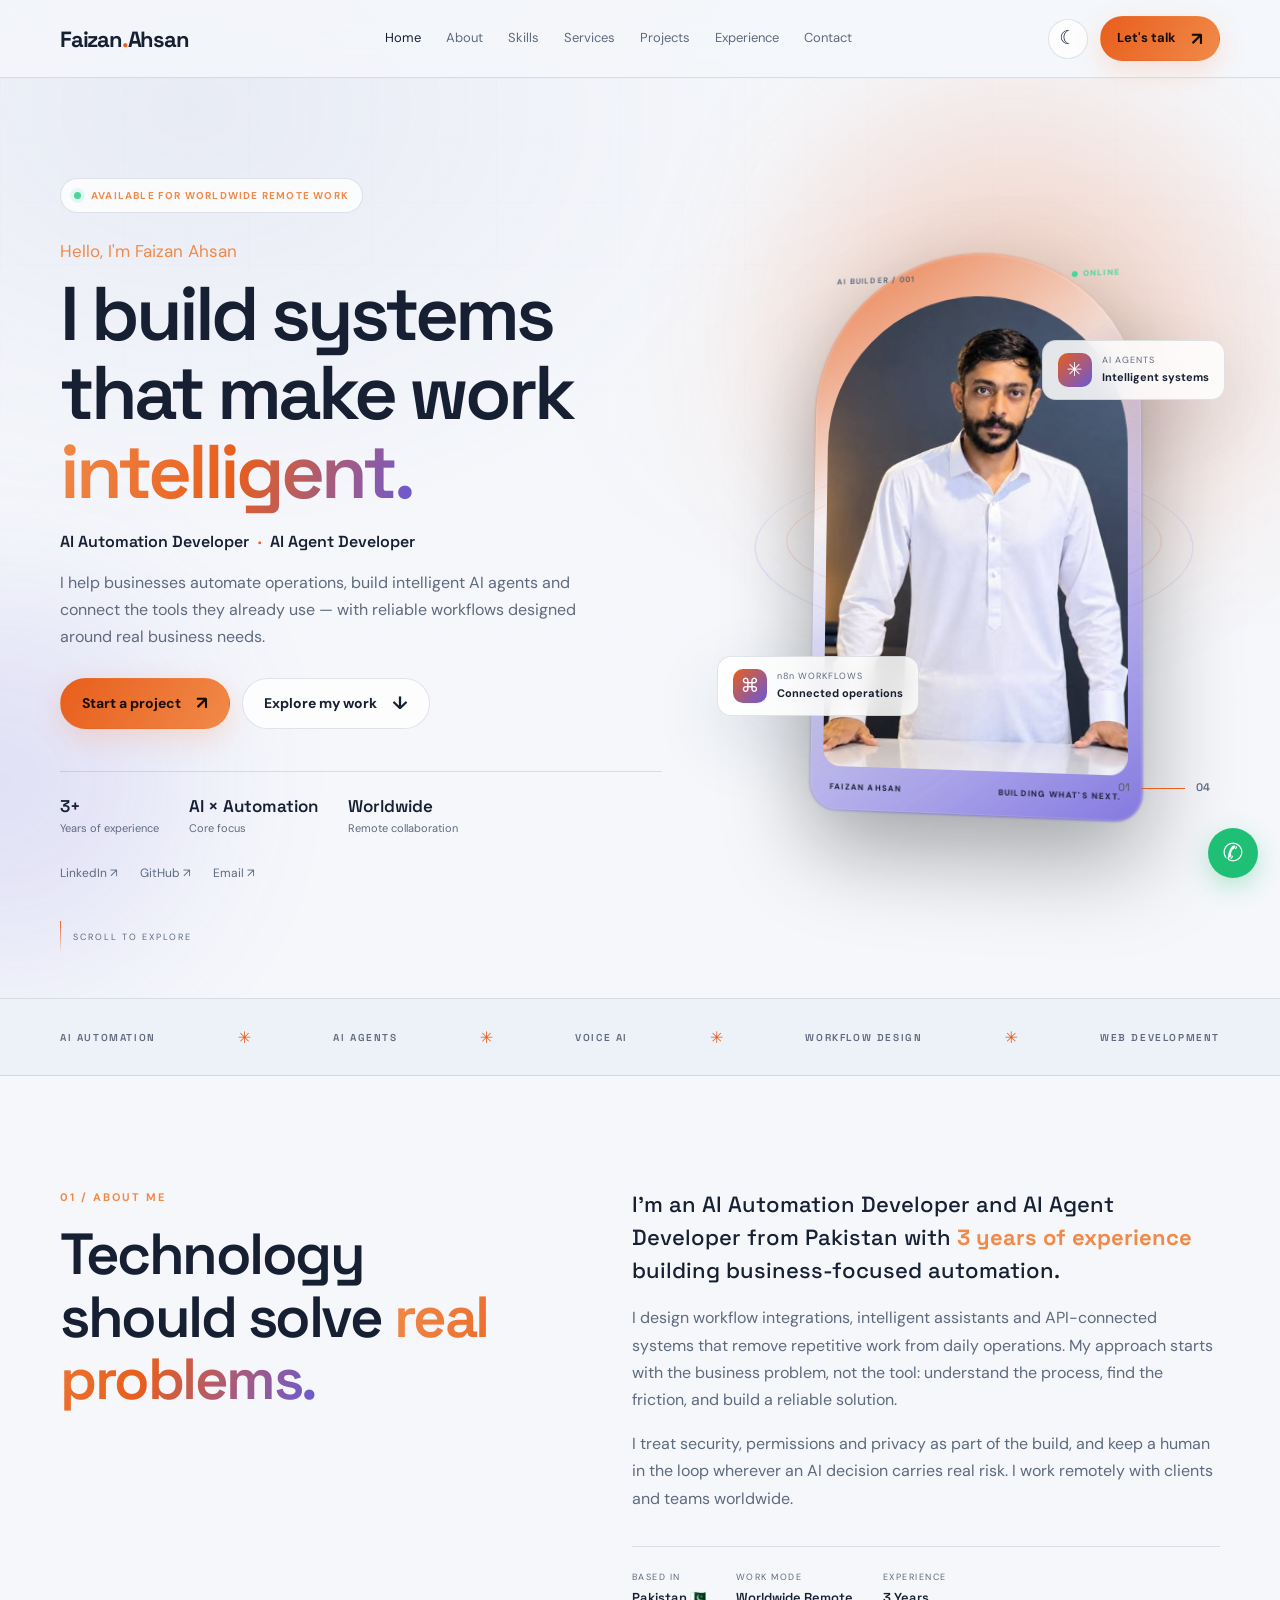
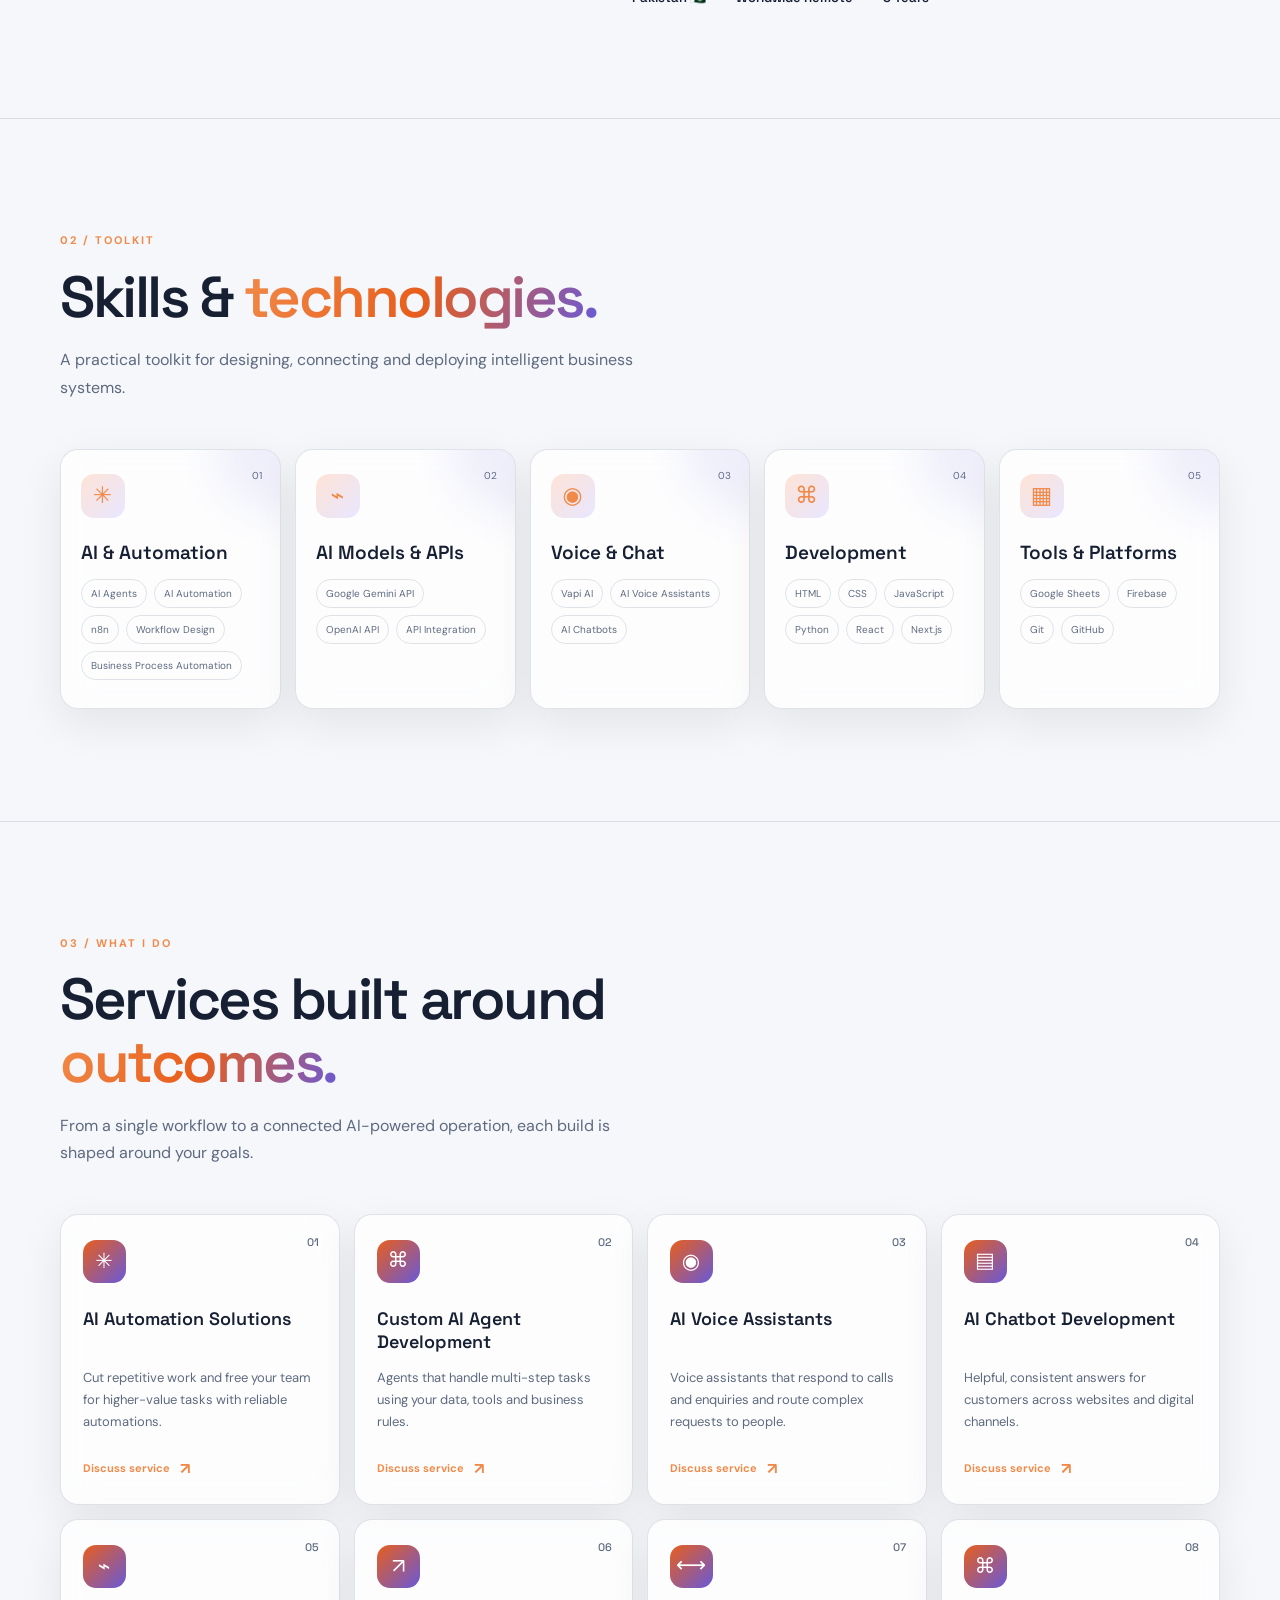
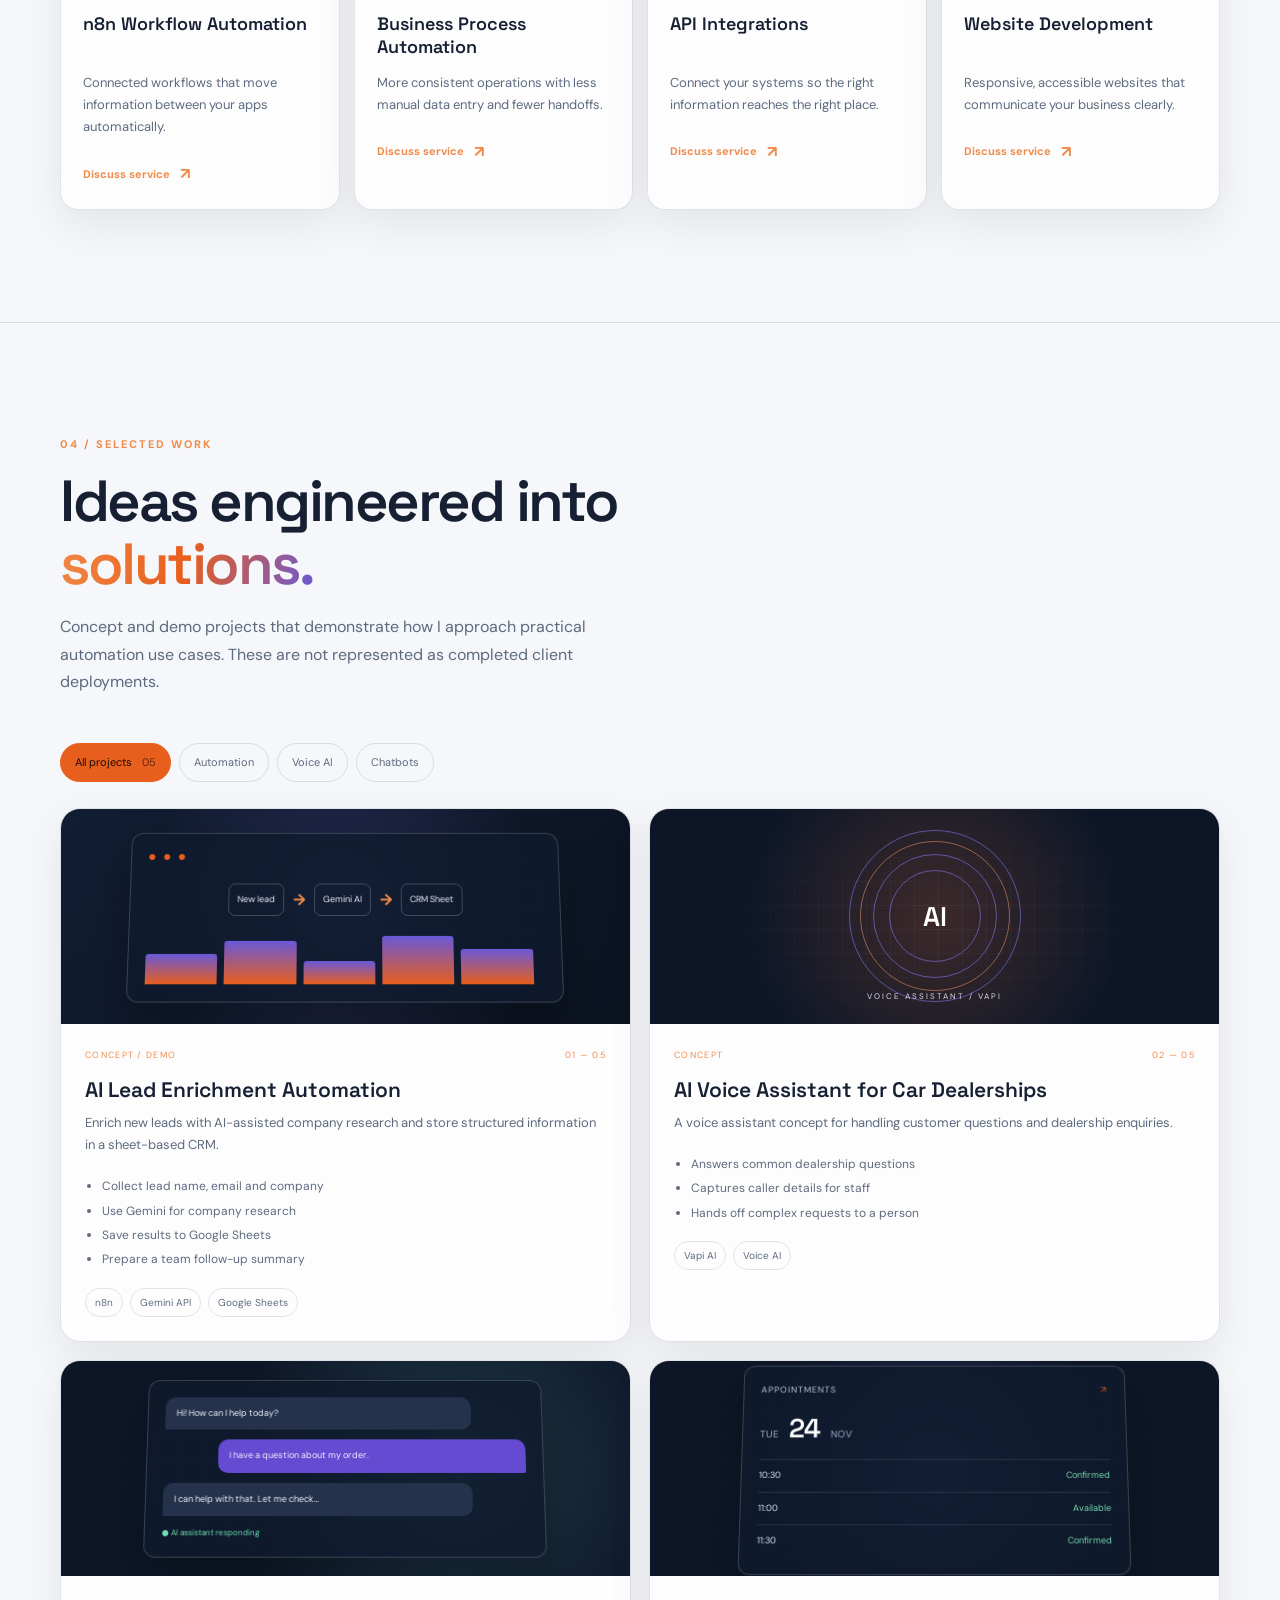
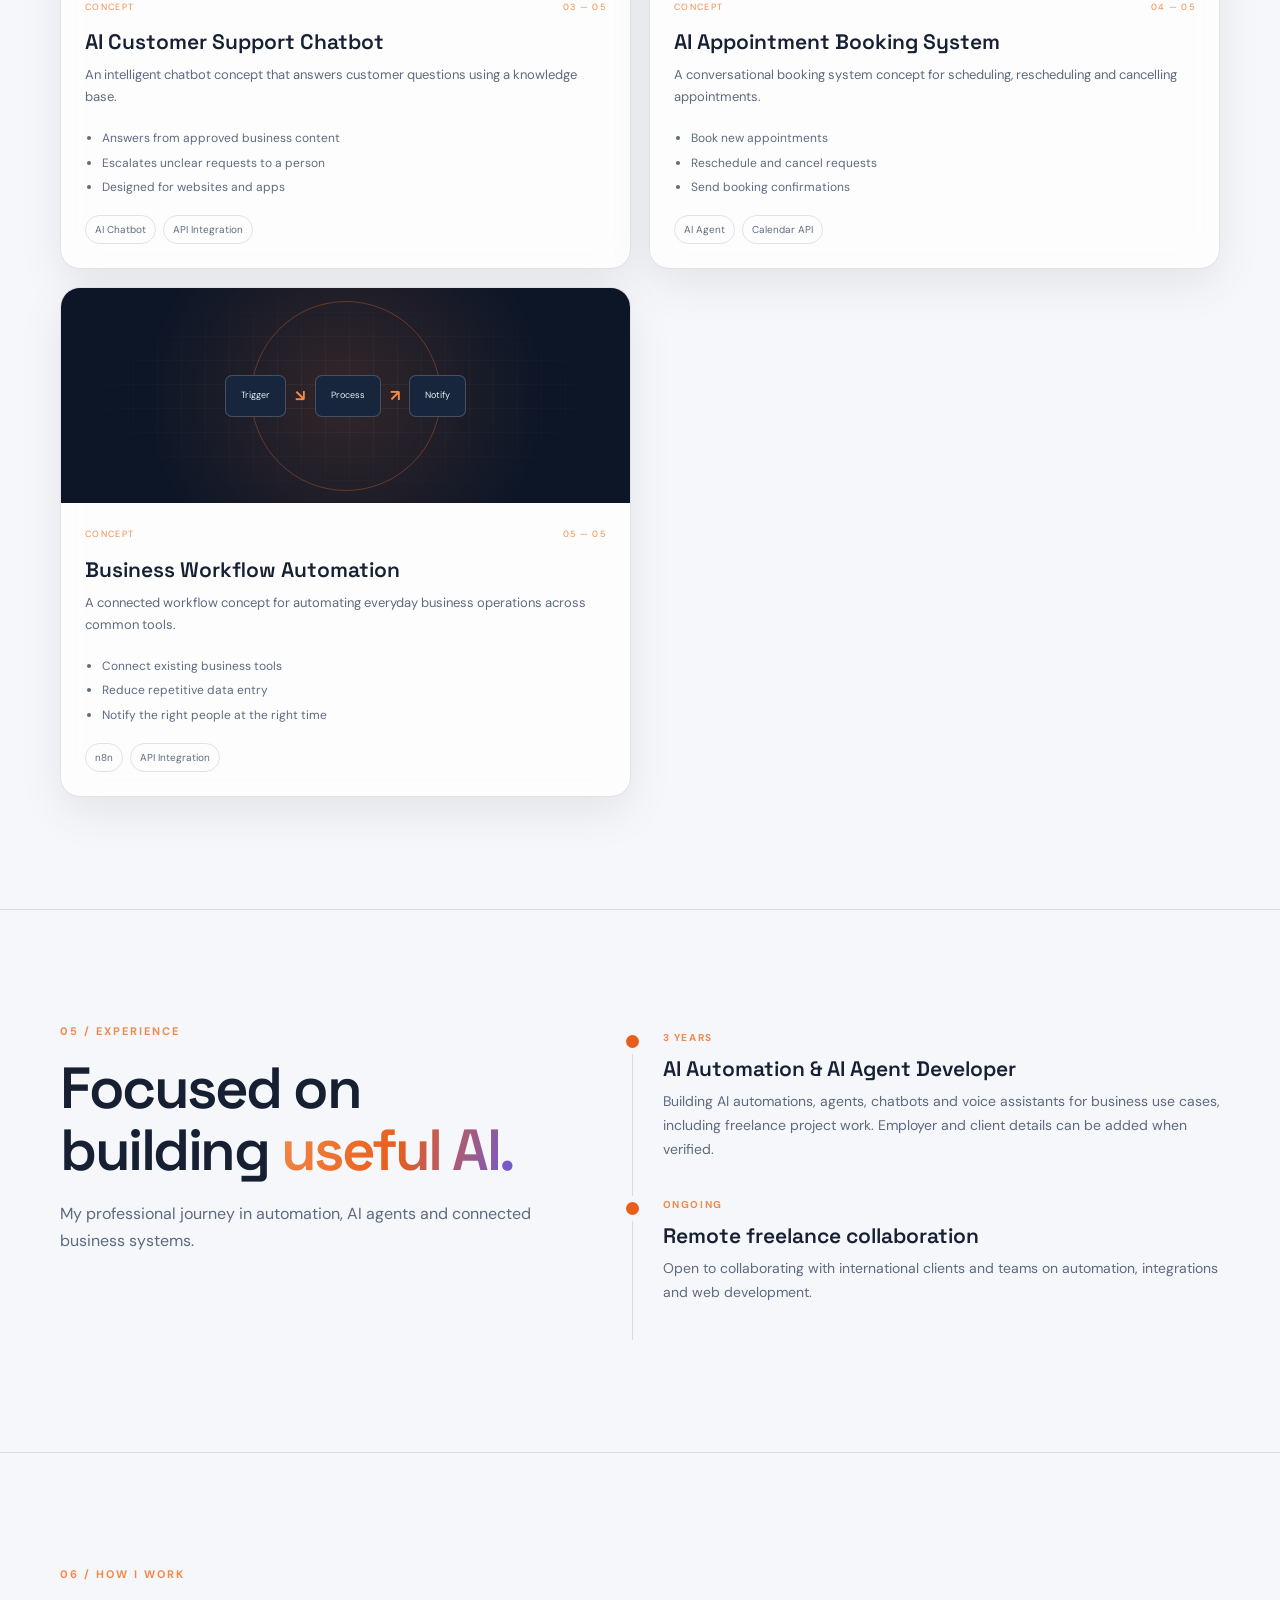
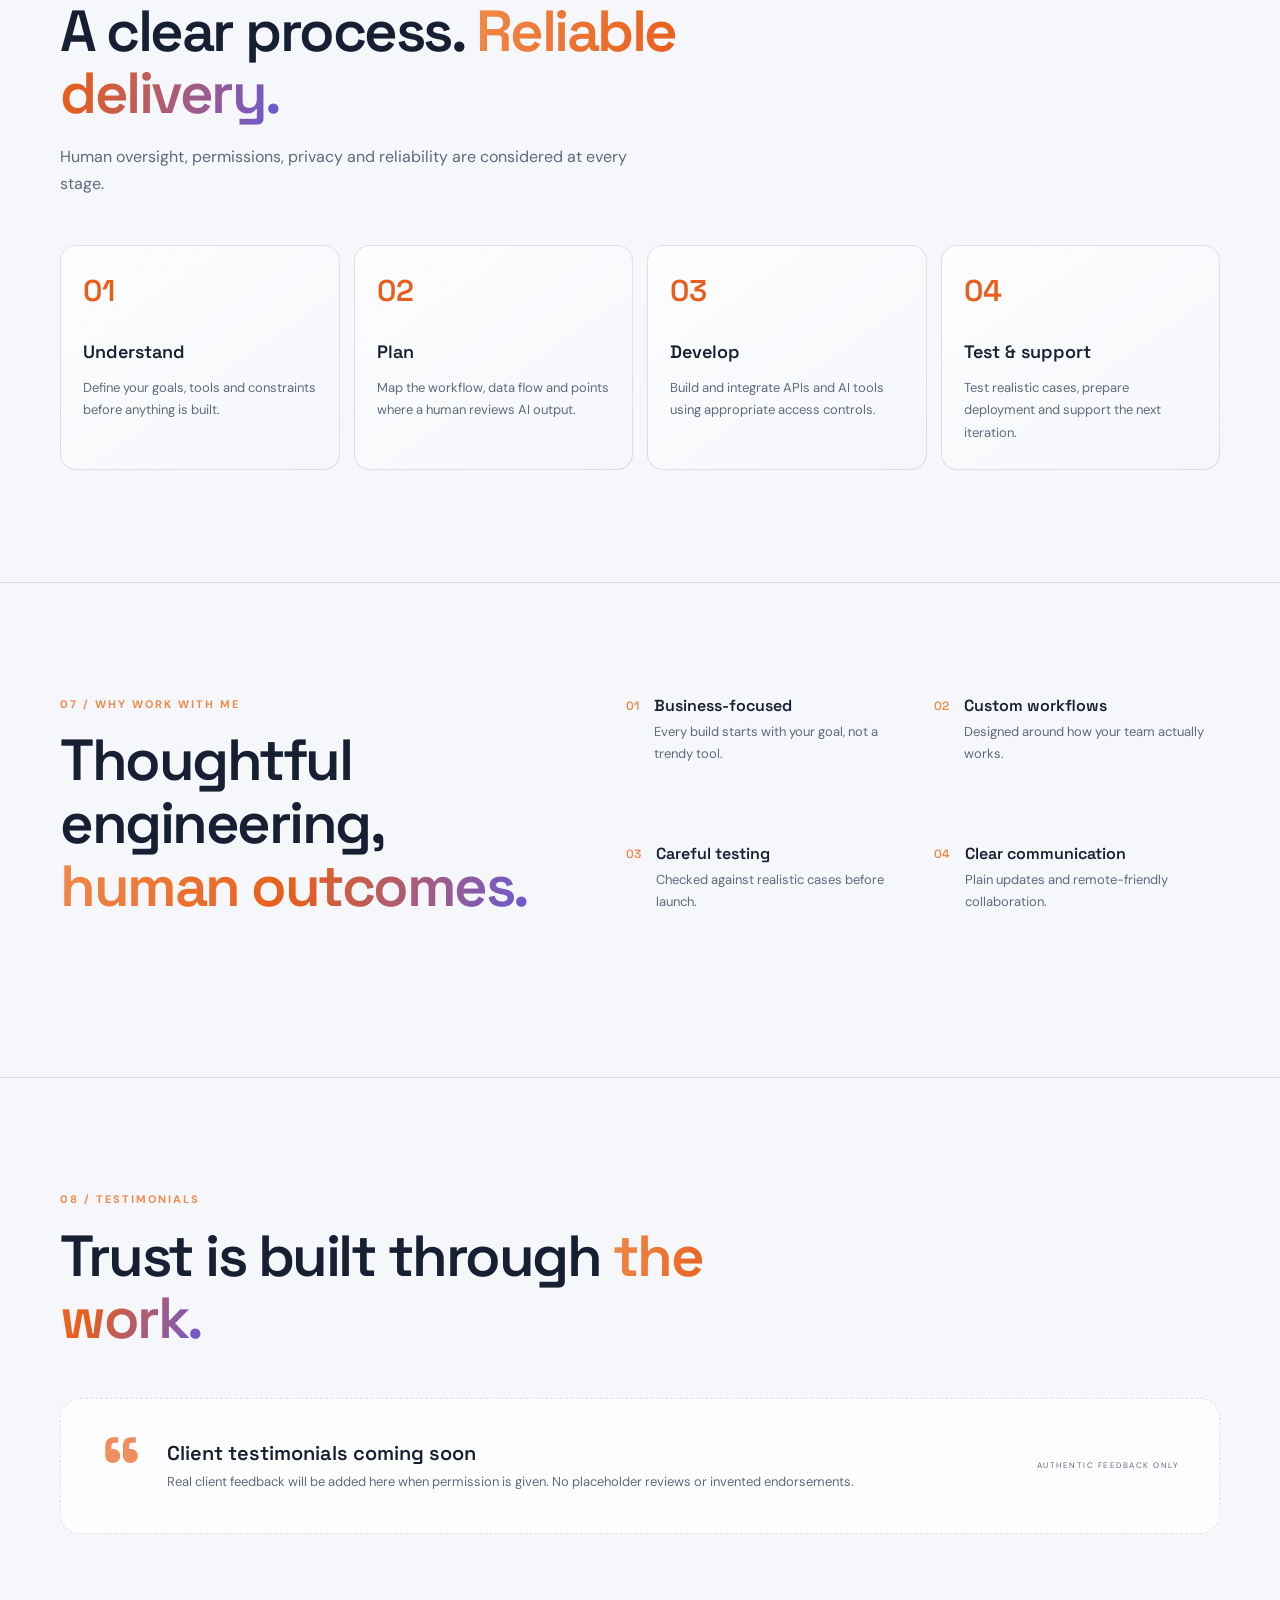
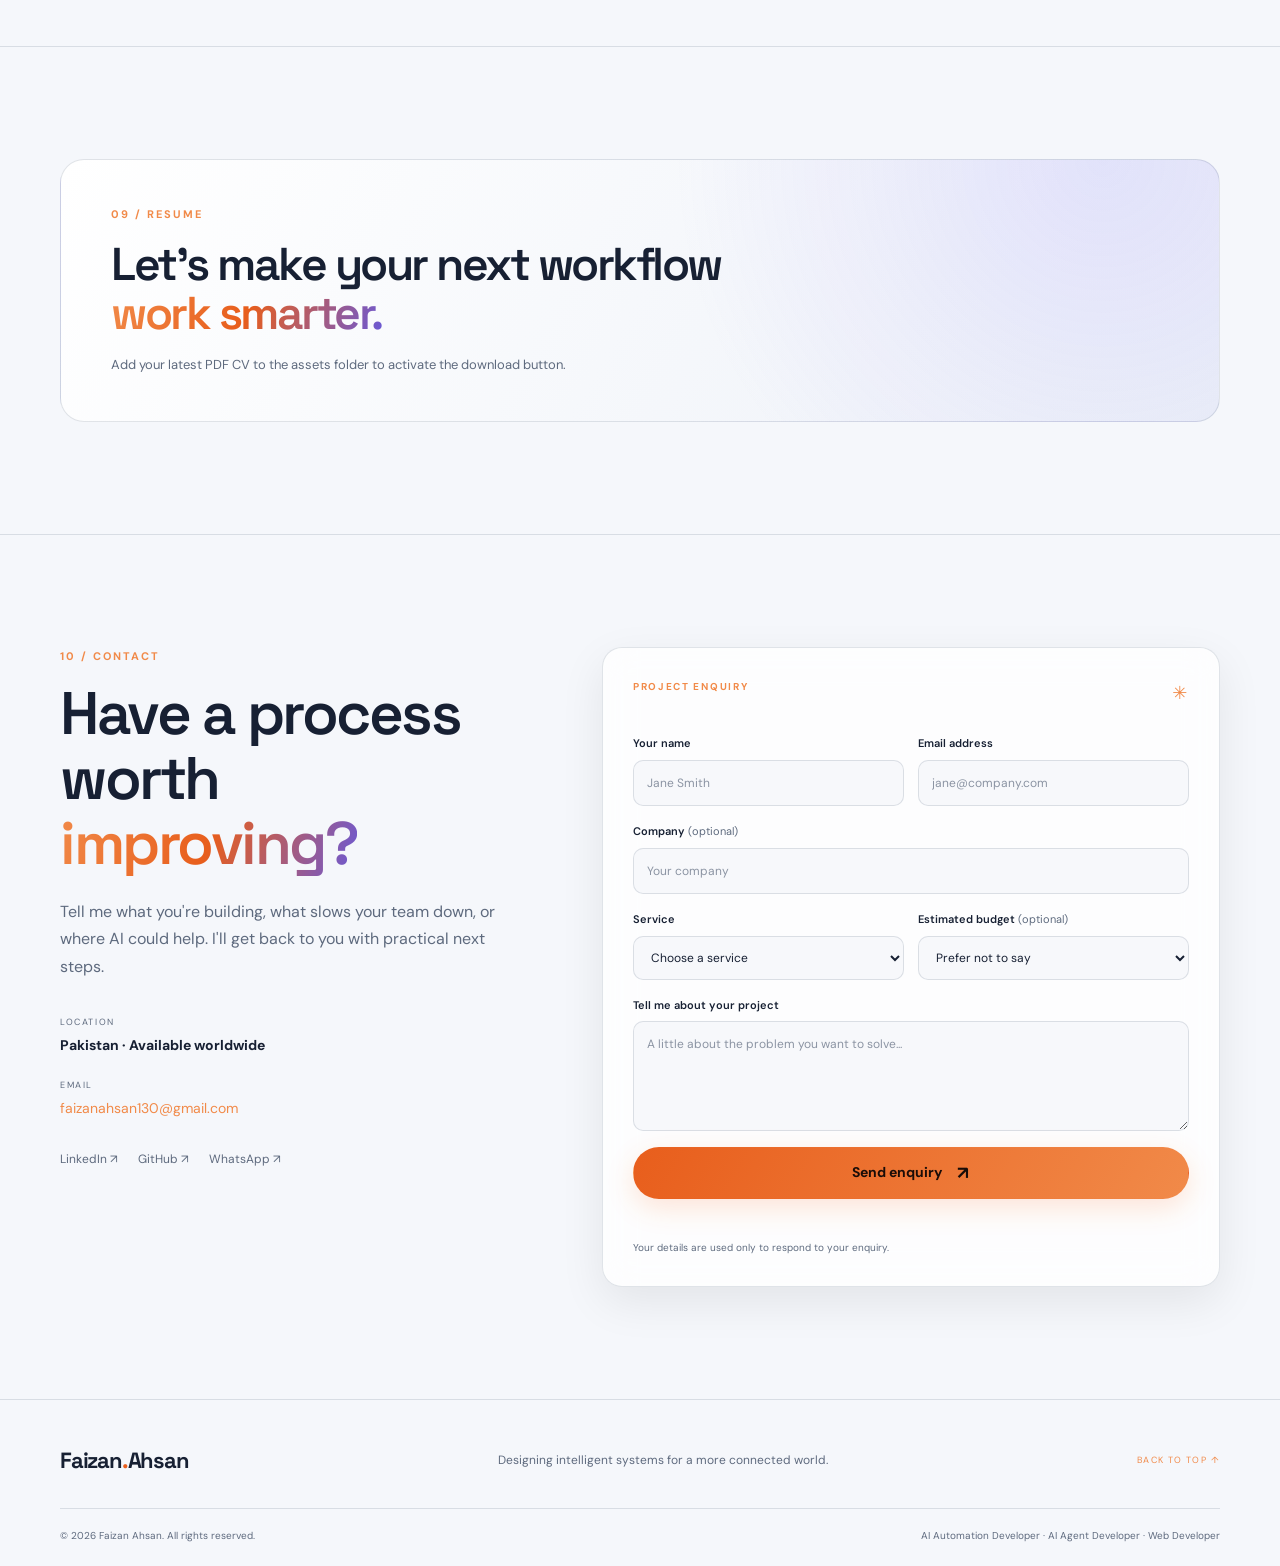
==== index.html @ 4e7ff5ef "Extract portfolio site files from zip" ====
<!DOCTYPE html>
<html lang="en">
<head>
  <meta charset="UTF-8">
  <meta name="viewport" content="width=device-width, initial-scale=1, viewport-fit=cover">
  <meta name="theme-color" content="#080d19">
  <meta name="description" content="Faizan Ahsan is an AI Automation Developer and AI Agent Developer with 3 years of experience building n8n workflows, AI agents, chatbots, Vapi voice assistants and API integrations for businesses worldwide.">
  <meta name="author" content="Faizan Ahsan">
  <meta name="robots" content="index, follow">
  <meta property="og:type" content="website">
  <meta property="og:title" content="Faizan Ahsan — AI Automation & AI Agent Developer">
  <meta property="og:description" content="Intelligent automation, AI agents, voice assistants and connected business systems.">
  <meta property="og:image" content="assets/faizan-portrait.jpg">
  <meta name="twitter:card" content="summary_large_image">
  <title>Faizan Ahsan — AI Automation & AI Agent Developer</title>
  <link rel="preconnect" href="https://fonts.googleapis.com">
  <link rel="preconnect" href="https://fonts.gstatic.com" crossorigin>
  <link href="https://fonts.googleapis.com/css2?family=DM+Sans:wght@400;500;600;700&family=Space+Grotesk:wght@400;500;600;700&display=swap" rel="stylesheet">
  <link rel="stylesheet" href="styles.css">
  <script type="application/ld+json">
  {
    "@context":"https://schema.org",
    "@type":"Person",
    "name":"Faizan Ahsan",
    "jobTitle":"AI Automation Developer & AI Agent Developer",
    "description":"AI automation and AI agent developer working remotely worldwide.",
    "address":{"@type":"PostalAddress","addressCountry":"PK"},
    "knowsAbout":["AI Automation","AI Agents","n8n","Vapi AI","AI Chatbots","API Integrations","Web Development"]
  }
  </script>
</head>
<body>
  <a class="skip-link" href="#main">Skip to content</a>
  <div class="site-loader" id="loader" aria-hidden="true">
    <div class="loader-mark">FA<span>.</span></div><div class="loader-line"><i></i></div>
  </div>

  <header class="site-header" id="top">
    <div class="container nav-wrap">
      <a class="brand" href="#home" aria-label="Faizan Ahsan home">Faizan<span>.</span>Ahsan</a>
      <button class="menu-toggle icon-button" id="menuToggle" aria-label="Open navigation menu" aria-expanded="false" aria-controls="primaryNav">
        <span></span><span></span>
      </button>
      <nav class="primary-nav" id="primaryNav" aria-label="Primary navigation">
        <a href="#home">Home</a><a href="#about">About</a><a href="#skills">Skills</a><a href="#services">Services</a><a href="#projects">Projects</a><a href="#experience">Experience</a><a href="#contact">Contact</a>
      </nav>
      <div class="nav-actions">
        <button class="icon-button theme-toggle" id="themeToggle" aria-label="Switch to light theme" title="Toggle theme">☼</button>
        <a class="button button-small button-primary nav-cta" href="#contact">Let's talk <span>↗</span></a>
      </div>
    </div>
  </header>

  <main id="main">
    <section class="hero section-shell" id="home">
      <div class="hero-grid-bg" aria-hidden="true"></div>
      <div class="hero-glow glow-one" aria-hidden="true"></div><div class="hero-glow glow-two" aria-hidden="true"></div>
      <canvas id="hero-canvas" aria-hidden="true"></canvas>
      <div class="container hero-layout">
        <div class="hero-copy reveal">
          <div class="eyebrow"><span class="status-dot"></span> AVAILABLE FOR WORLDWIDE REMOTE WORK</div>
          <p class="hero-greeting">Hello, I'm Faizan Ahsan</p>
          <h1>I build systems that make work <span class="gradient-text">intelligent.</span></h1>
          <p class="hero-role">AI Automation Developer <span>·</span> AI Agent Developer</p>
          <p class="hero-description">I help businesses automate operations, build intelligent AI agents and connect the tools they already use — with reliable workflows designed around real business needs.</p>
          <div class="hero-actions">
            <a class="button button-primary" href="#contact">Start a project <span>↗</span></a>
            <a class="button button-ghost" href="#projects">Explore my work <span>↓</span></a>
          </div>
          <div class="hero-meta">
            <div><strong>3+</strong><span>Years of experience</span></div>
            <div><strong>AI × Automation</strong><span>Core focus</span></div>
            <div><strong>Worldwide</strong><span>Remote collaboration</span></div>
          </div>
          <div class="social-row">
            <a data-social="linkedin" href="#" target="_blank" rel="noopener">LinkedIn ↗</a>
            <a data-social="github" href="#" target="_blank" rel="noopener">GitHub ↗</a>
            <a data-social="email" href="#">Email ↗</a>
          </div>
        </div>
        <div class="hero-visual reveal" data-tilt>
          <div class="visual-orbit orbit-a"></div><div class="visual-orbit orbit-b"></div>
          <div class="portrait-frame">
            <div class="portrait-topline"><span>AI BUILDER / 001</span><span class="live-indicator">● ONLINE</span></div>
            <img src="assets/faizan-portrait.jpg" alt="Portrait of Faizan Ahsan" width="380" height="475" fetchpriority="high">
            <div class="portrait-caption"><span>FAIZAN AHSAN</span><span>BUILDING WHAT'S NEXT.</span></div>
          </div>
          <div class="float-chip chip-ai"><span class="chip-icon">✳</span><span>AI AGENTS<br><b>Intelligent systems</b></span></div>
          <div class="float-chip chip-flow"><span class="chip-icon">⌘</span><span>n8n WORKFLOWS<br><b>Connected operations</b></span></div>
          <div class="visual-index">01 <i></i> 04</div>
        </div>
      </div>
      <div class="container scroll-cue"><span></span> SCROLL TO EXPLORE</div>
    </section>

    <section class="intro-strip" aria-label="Specialties"><div class="container intro-inner"><span>AI AUTOMATION</span><i>✳</i><span>AI AGENTS</span><i>✳</i><span>VOICE AI</span><i>✳</i><span>WORKFLOW DESIGN</span><i>✳</i><span>WEB DEVELOPMENT</span></div></section>

    <section class="section section-about" id="about">
      <div class="container about-layout">
        <div class="section-heading reveal"><p class="section-kicker">01 / ABOUT ME</p><h2>Technology should solve <span class="gradient-text">real problems.</span></h2></div>
        <div class="about-content reveal">
          <p class="lead-copy">I'm an AI Automation Developer and AI Agent Developer from Pakistan with <strong>3 years of experience</strong> building business-focused automation.</p>
          <p>I design workflow integrations, intelligent assistants and API-connected systems that remove repetitive work from daily operations. My approach starts with the business problem, not the tool: understand the process, find the friction, and build a reliable solution.</p>
          <p>I treat security, permissions and privacy as part of the build, and keep a human in the loop wherever an AI decision carries real risk. I work remotely with clients and teams worldwide.</p>
          <div class="about-facts"><div><span>BASED IN</span><strong>Pakistan 🇵🇰</strong></div><div><span>WORK MODE</span><strong>Worldwide Remote</strong></div><div><span>EXPERIENCE</span><strong>3 Years</strong></div></div>
        </div>
      </div>
    </section>

    <section class="section section-skills" id="skills">
      <div class="container">
        <div class="section-heading reveal"><p class="section-kicker">02 / TOOLKIT</p><h2>Skills & <span class="gradient-text">technologies.</span></h2><p class="section-intro">A practical toolkit for designing, connecting and deploying intelligent business systems.</p></div>
        <div class="skill-grid">
          <article class="glass-card skill-card reveal" data-tilt><div class="card-number">01</div><div class="skill-symbol">✳</div><h3>AI & Automation</h3><div class="tag-list"><span>AI Agents</span><span>AI Automation</span><span>n8n</span><span>Workflow Design</span><span>Business Process Automation</span></div></article>
          <article class="glass-card skill-card reveal" data-tilt><div class="card-number">02</div><div class="skill-symbol">⌁</div><h3>AI Models & APIs</h3><div class="tag-list"><span>Google Gemini API</span><span>OpenAI API</span><span>API Integration</span></div></article>
          <article class="glass-card skill-card reveal" data-tilt><div class="card-number">03</div><div class="skill-symbol">◉</div><h3>Voice & Chat</h3><div class="tag-list"><span>Vapi AI</span><span>AI Voice Assistants</span><span>AI Chatbots</span></div></article>
          <article class="glass-card skill-card reveal" data-tilt><div class="card-number">04</div><div class="skill-symbol">⌘</div><h3>Development</h3><div class="tag-list"><span>HTML</span><span>CSS</span><span>JavaScript</span><span>Python</span><span>React</span><span>Next.js</span></div></article>
          <article class="glass-card skill-card reveal" data-tilt><div class="card-number">05</div><div class="skill-symbol">▦</div><h3>Tools & Platforms</h3><div class="tag-list"><span>Google Sheets</span><span>Firebase</span><span>Git</span><span>GitHub</span></div></article>
        </div>
      </div>
    </section>

    <section class="section" id="services">
      <div class="container">
        <div class="section-heading reveal"><p class="section-kicker">03 / WHAT I DO</p><h2>Services built around <span class="gradient-text">outcomes.</span></h2><p class="section-intro">From a single workflow to a connected AI-powered operation, each build is shaped around your goals.</p></div>
        <div class="service-grid">
          <article class="glass-card service-card reveal" data-tilt><span class="service-icon">✳</span><span class="service-no">01</span><h3>AI Automation Solutions</h3><p>Cut repetitive work and free your team for higher-value tasks with reliable automations.</p><a href="#contact" data-service="AI Automation Solutions">Discuss service <span>↗</span></a></article>
          <article class="glass-card service-card reveal" data-tilt><span class="service-icon">⌘</span><span class="service-no">02</span><h3>Custom AI Agent Development</h3><p>Agents that handle multi-step tasks using your data, tools and business rules.</p><a href="#contact" data-service="Custom AI Agent Development">Discuss service <span>↗</span></a></article>
          <article class="glass-card service-card reveal" data-tilt><span class="service-icon">◉</span><span class="service-no">03</span><h3>AI Voice Assistants</h3><p>Voice assistants that respond to calls and enquiries and route complex requests to people.</p><a href="#contact" data-service="AI Voice Assistant Development">Discuss service <span>↗</span></a></article>
          <article class="glass-card service-card reveal" data-tilt><span class="service-icon">▤</span><span class="service-no">04</span><h3>AI Chatbot Development</h3><p>Helpful, consistent answers for customers across websites and digital channels.</p><a href="#contact" data-service="AI Chatbot Development">Discuss service <span>↗</span></a></article>
          <article class="glass-card service-card reveal" data-tilt><span class="service-icon">⌁</span><span class="service-no">05</span><h3>n8n Workflow Automation</h3><p>Connected workflows that move information between your apps automatically.</p><a href="#contact" data-service="n8n Workflow Automation">Discuss service <span>↗</span></a></article>
          <article class="glass-card service-card reveal" data-tilt><span class="service-icon">↗</span><span class="service-no">06</span><h3>Business Process Automation</h3><p>More consistent operations with less manual data entry and fewer handoffs.</p><a href="#contact" data-service="Business Process Automation">Discuss service <span>↗</span></a></article>
          <article class="glass-card service-card reveal" data-tilt><span class="service-icon">⟷</span><span class="service-no">07</span><h3>API Integrations</h3><p>Connect your systems so the right information reaches the right place.</p><a href="#contact" data-service="API Integration">Discuss service <span>↗</span></a></article>
          <article class="glass-card service-card reveal" data-tilt><span class="service-icon">⌘</span><span class="service-no">08</span><h3>Website Development</h3><p>Responsive, accessible websites that communicate your business clearly.</p><a href="#contact" data-service="Website Development">Discuss service <span>↗</span></a></article>
        </div>
      </div>
    </section>

    <section class="section projects-section" id="projects">
      <div class="container">
        <div class="section-heading reveal"><p class="section-kicker">04 / SELECTED WORK</p><h2>Ideas engineered into <span class="gradient-text">solutions.</span></h2><p class="section-intro">Concept and demo projects that demonstrate how I approach practical automation use cases. These are not represented as completed client deployments.</p></div>
        <div class="project-filters reveal" role="group" aria-label="Filter projects">
          <button class="filter-button active" type="button" data-filter="all" aria-pressed="true">All projects <span>05</span></button>
          <button class="filter-button" type="button" data-filter="automation" aria-pressed="false">Automation</button>
          <button class="filter-button" type="button" data-filter="voice" aria-pressed="false">Voice AI</button>
          <button class="filter-button" type="button" data-filter="chatbot" aria-pressed="false">Chatbots</button>
        </div>
        <div class="project-grid" id="projectGrid">
          <article class="project-card glass-card reveal" data-category="automation" data-tilt><div class="project-visual visual-leads"><div class="visual-window"><div class="window-dots">● ● ●</div><div class="node-flow"><span>New lead</span><b>→</b><span>Gemini AI</span><b>→</b><span>CRM Sheet</span></div><div class="mini-bars"><i></i><i></i><i></i><i></i><i></i></div></div></div><div class="project-body"><div class="project-meta"><span>CONCEPT / DEMO</span><span>01 — 05</span></div><h3>AI Lead Enrichment Automation</h3><p>Enrich new leads with AI-assisted company research and store structured information in a sheet-based CRM.</p><ul><li>Collect lead name, email and company</li><li>Use Gemini for company research</li><li>Save results to Google Sheets</li><li>Prepare a team follow-up summary</li></ul><div class="tag-list"><span>n8n</span><span>Gemini API</span><span>Google Sheets</span></div></div></article>
          <article class="project-card glass-card reveal" data-category="voice" data-tilt><div class="project-visual visual-voice"><div class="voice-rings"><i></i><i></i><i></i><b>AI</b></div><div class="voice-label">VOICE ASSISTANT / VAPI</div></div><div class="project-body"><div class="project-meta"><span>CONCEPT</span><span>02 — 05</span></div><h3>AI Voice Assistant for Car Dealerships</h3><p>A voice assistant concept for handling customer questions and dealership enquiries.</p><ul><li>Answers common dealership questions</li><li>Captures caller details for staff</li><li>Hands off complex requests to a person</li></ul><div class="tag-list"><span>Vapi AI</span><span>Voice AI</span></div></div></article>
          <article class="project-card glass-card reveal" data-category="chatbot" data-tilt><div class="project-visual visual-chat"><div class="chat-demo"><div class="chat-bubble">Hi! How can I help today?</div><div class="chat-bubble user-bubble">I have a question about my order.</div><div class="chat-bubble">I can help with that. Let me check…</div><div class="chat-status">● AI assistant responding</div></div></div><div class="project-body"><div class="project-meta"><span>CONCEPT</span><span>03 — 05</span></div><h3>AI Customer Support Chatbot</h3><p>An intelligent chatbot concept that answers customer questions using a knowledge base.</p><ul><li>Answers from approved business content</li><li>Escalates unclear requests to a person</li><li>Designed for websites and apps</li></ul><div class="tag-list"><span>AI Chatbot</span><span>API Integration</span></div></div></article>
          <article class="project-card glass-card reveal" data-category="automation" data-tilt><div class="project-visual visual-calendar"><div class="calendar-card"><div class="calendar-head">APPOINTMENTS <span>↗</span></div><div class="calendar-date">TUE <strong>24</strong> NOV</div><div class="calendar-slot">10:30 <i>Confirmed</i></div><div class="calendar-slot">11:00 <i>Available</i></div><div class="calendar-slot">11:30 <i>Confirmed</i></div></div></div><div class="project-body"><div class="project-meta"><span>CONCEPT</span><span>04 — 05</span></div><h3>AI Appointment Booking System</h3><p>A conversational booking system concept for scheduling, rescheduling and cancelling appointments.</p><ul><li>Book new appointments</li><li>Reschedule and cancel requests</li><li>Send booking confirmations</li></ul><div class="tag-list"><span>AI Agent</span><span>Calendar API</span></div></div></article>
          <article class="project-card glass-card reveal" data-category="automation" data-tilt><div class="project-visual visual-workflow"><div class="workflow-nodes"><span>Trigger</span><b>↘</b><span>Process</span><b>↗</b><span>Notify</span></div><div class="workflow-pulse"></div></div><div class="project-body"><div class="project-meta"><span>CONCEPT</span><span>05 — 05</span></div><h3>Business Workflow Automation</h3><p>A connected workflow concept for automating everyday business operations across common tools.</p><ul><li>Connect existing business tools</li><li>Reduce repetitive data entry</li><li>Notify the right people at the right time</li></ul><div class="tag-list"><span>n8n</span><span>API Integration</span></div></div></article>
        </div>
      </div>
    </section>

    <section class="section" id="experience">
      <div class="container experience-layout">
        <div class="section-heading reveal"><p class="section-kicker">05 / EXPERIENCE</p><h2>Focused on building <span class="gradient-text">useful AI.</span></h2><p class="section-intro">My professional journey in automation, AI agents and connected business systems.</p></div>
        <div class="timeline reveal"><article class="timeline-item"><span class="timeline-point"></span><p class="timeline-date">3 YEARS</p><h3>AI Automation & AI Agent Developer</h3><p>Building AI automations, agents, chatbots and voice assistants for business use cases, including freelance project work. Employer and client details can be added when verified.</p></article><article class="timeline-item"><span class="timeline-point"></span><p class="timeline-date">ONGOING</p><h3>Remote freelance collaboration</h3><p>Open to collaborating with international clients and teams on automation, integrations and web development.</p></article></div>
      </div>
    </section>

    <section class="section process-section" id="process">
      <div class="container">
        <div class="section-heading reveal"><p class="section-kicker">06 / HOW I WORK</p><h2>A clear process. <span class="gradient-text">Reliable delivery.</span></h2><p class="section-intro">Human oversight, permissions, privacy and reliability are considered at every stage.</p></div>
        <div class="process-grid">
          <article class="process-card reveal"><span>01</span><h3>Understand</h3><p>Define your goals, tools and constraints before anything is built.</p></article>
          <article class="process-card reveal"><span>02</span><h3>Plan</h3><p>Map the workflow, data flow and points where a human reviews AI output.</p></article>
          <article class="process-card reveal"><span>03</span><h3>Develop</h3><p>Build and integrate APIs and AI tools using appropriate access controls.</p></article>
          <article class="process-card reveal"><span>04</span><h3>Test & support</h3><p>Test realistic cases, prepare deployment and support the next iteration.</p></article>
        </div>
      </div>
    </section>

    <section class="section why-section" id="why">
      <div class="container why-layout">
        <div class="section-heading reveal"><p class="section-kicker">07 / WHY WORK WITH ME</p><h2>Thoughtful engineering, <span class="gradient-text">human outcomes.</span></h2></div>
        <div class="why-grid">
          <article class="why-item reveal"><b>01</b><div><h3>Business-focused</h3><p>Every build starts with your goal, not a trendy tool.</p></div></article>
          <article class="why-item reveal"><b>02</b><div><h3>Custom workflows</h3><p>Designed around how your team actually works.</p></div></article>
          <article class="why-item reveal"><b>03</b><div><h3>Careful testing</h3><p>Checked against realistic cases before launch.</p></div></article>
          <article class="why-item reveal"><b>04</b><div><h3>Clear communication</h3><p>Plain updates and remote-friendly collaboration.</p></div></article>
        </div>
      </div>
    </section>

    <section class="section testimonial-section" id="testimonials">
      <div class="container">
        <div class="section-heading reveal"><p class="section-kicker">08 / TESTIMONIALS</p><h2>Trust is built through <span class="gradient-text">the work.</span></h2></div>
        <div class="testimonial-empty reveal"><span class="quote-mark">“</span><div><h3>Client testimonials coming soon</h3><p>Real client feedback will be added here when permission is given. No placeholder reviews or invented endorsements.</p></div><span class="empty-label">AUTHENTIC FEEDBACK ONLY</span></div>
      </div>
    </section>

    <section class="section resume-section" id="resume">
      <div class="container resume-panel reveal">
        <div><p class="section-kicker">09 / RESUME</p><h2>Let's make your next workflow <span class="gradient-text">work smarter.</span></h2><p>Add your latest PDF CV to the assets folder to activate the download button.</p></div>
        <a class="button button-primary" id="cvLink" href="assets/faizan-ahsan-cv.pdf" download>Download CV <span>↓</span></a>
      </div>
    </section>

    <section class="section contact-section" id="contact">
      <div class="container contact-layout">
        <div class="contact-copy reveal"><p class="section-kicker">10 / CONTACT</p><h2>Have a process worth <span class="gradient-text">improving?</span></h2><p>Tell me what you're building, what slows your team down, or where AI could help. I'll get back to you with practical next steps.</p>
          <div class="contact-detail"><span>LOCATION</span><strong>Pakistan · Available worldwide</strong></div>
          <div class="contact-detail"><span>EMAIL</span><a data-social="email" href="#">faizanahsan130@gmail.com</a></div>
          <div class="contact-socials"><a data-social="linkedin" href="#" target="_blank" rel="noopener">LinkedIn ↗</a><a data-social="github" href="#" target="_blank" rel="noopener">GitHub ↗</a><a data-social="whatsapp" href="#" target="_blank" rel="noopener">WhatsApp ↗</a></div>
        </div>
        <form class="contact-form glass-card reveal" id="contactForm" name="contact" method="POST" data-netlify="true" netlify-honeypot="bot-field">
          <input type="hidden" name="form-name" value="contact">
          <p class="hidden-field"><label>Do not fill this out <input name="bot-field"></label></p>
          <div class="form-heading"><span>PROJECT ENQUIRY</span><span>✳</span></div>
          <div class="form-row"><div class="field"><label for="name">Your name</label><input id="name" name="name" autocomplete="name" placeholder="Jane Smith" required></div><div class="field"><label for="email">Email address</label><input id="email" name="email" type="email" autocomplete="email" placeholder="jane@company.com" required></div></div>
          <div class="field"><label for="company">Company <span>(optional)</span></label><input id="company" name="company" autocomplete="organization" placeholder="Your company"></div>
          <div class="form-row"><div class="field"><label for="service">Service</label><select id="service" name="service" required><option value="">Choose a service</option><option>AI Automation Solutions</option><option>Custom AI Agent Development</option><option>AI Voice Assistant Development</option><option>AI Chatbot Development</option><option>n8n Workflow Automation</option><option>Business Process Automation</option><option>API Integration</option><option>Website Development</option><option>Other</option></select></div><div class="field"><label for="budget">Estimated budget <span>(optional)</span></label><select id="budget" name="budget"><option value="">Prefer not to say</option><option>Under $500</option><option>$500 – $2,000</option><option>$2,000 – $5,000</option><option>$5,000+</option></select></div></div>
          <div class="field"><label for="message">Tell me about your project</label><textarea id="message" name="message" rows="4" placeholder="A little about the problem you want to solve..." required></textarea></div>
          <button class="button button-primary submit-button" id="submitButton" type="submit">Send enquiry <span>↗</span></button>
          <p class="form-status" id="formStatus" role="status" aria-live="polite"></p>
          <p class="form-note">Your details are used only to respond to your enquiry.</p>
        </form>
      </div>
    </section>
  </main>

  <footer class="site-footer"><div class="container footer-top"><a class="brand" href="#home">Faizan<span>.</span>Ahsan</a><p>Designing intelligent systems for a more connected world.</p><a class="back-top" href="#home">BACK TO TOP ↑</a></div><div class="container footer-bottom"><span>© <span id="year"></span> Faizan Ahsan. All rights reserved.</span><span>AI Automation Developer · AI Agent Developer · Web Developer</span></div></footer>
  <a class="whatsapp-float" data-social="whatsapp" href="#" target="_blank" rel="noopener" aria-label="Contact Faizan on WhatsApp">✆</a>
  <script src="config.js"></script>
  <script src="app.js"></script>
</body>
</html>
---- styles.css ----
/* Faizan Ahsan — premium 3D portfolio */
:root{color-scheme:dark;--bg:#080d19;--bg2:#0c1424;--panel:rgba(18,29,49,.72);--panel-solid:#101b2d;--text:#f4f6fb;--muted:#9ba8bc;--line:rgba(174,194,224,.14);--accent:#ff7a36;--accent2:#ffb36d;--violet:#8b7cff;--cyan:#70d9e8;--shadow:0 28px 80px rgba(0,0,0,.32);--font:'DM Sans',system-ui,sans-serif;--display:'Space Grotesk',system-ui,sans-serif}
:root[data-theme="light"]{color-scheme:light;--bg:#f5f7fb;--bg2:#edf1f8;--panel:rgba(255,255,255,.78);--panel-solid:#fff;--text:#172033;--muted:#5e6a7e;--line:rgba(30,48,78,.13);--accent:#e85e1c;--accent2:#f18a49;--violet:#6859d9;--cyan:#178ca3;--shadow:0 24px 70px rgba(35,51,77,.12)}
*{box-sizing:border-box}html{scroll-behavior:smooth;scroll-padding-top:92px}body{margin:0;background:var(--bg);color:var(--text);font:400 16px/1.7 var(--font);overflow-x:hidden;transition:background .3s,color .3s}body:before{content:"";position:fixed;inset:0;pointer-events:none;z-index:-1;background:radial-gradient(ellipse at 15% 12%,rgba(85,105,175,.08),transparent 38%),radial-gradient(ellipse at 85% 45%,rgba(255,122,54,.045),transparent 35%)}a{color:inherit;text-decoration:none}button,input,select,textarea{font:inherit}button,a{-webkit-tap-highlight-color:transparent}:focus-visible{outline:3px solid var(--cyan);outline-offset:4px}::selection{background:var(--accent);color:#fff}.container{width:min(1160px,calc(100% - 48px));margin-inline:auto}.skip-link{position:fixed;top:-60px;left:16px;z-index:1000;padding:10px 16px;background:var(--accent);color:white;border-radius:8px}.skip-link:focus{top:12px}.site-loader{position:fixed;inset:0;z-index:999;background:var(--bg);display:grid;place-content:center;justify-items:center;gap:20px;transition:opacity .5s,visibility .5s}.site-loader.loaded{opacity:0;visibility:hidden}.loader-mark{font:700 34px var(--display);letter-spacing:-2px}.loader-mark span,.brand span{color:var(--accent)}.loader-line{width:130px;height:2px;background:var(--line);overflow:hidden}.loader-line i{display:block;height:100%;width:35%;background:linear-gradient(90deg,var(--accent),var(--violet));animation:load 1s ease-in-out infinite}@keyframes load{to{transform:translateX(290%)}} 
.site-header{height:78px;position:sticky;top:0;z-index:100;background:color-mix(in srgb,var(--bg) 82%,transparent);backdrop-filter:blur(20px);border-bottom:1px solid var(--line)}.nav-wrap{height:100%;display:flex;align-items:center;justify-content:space-between;gap:24px}.brand{font:700 22px var(--display);letter-spacing:-1.2px;white-space:nowrap}.primary-nav{display:flex;align-items:center;gap:clamp(13px,2vw,25px)}.primary-nav a{font-size:13px;color:var(--muted);transition:color .2s}.primary-nav a:hover,.primary-nav a.active{color:var(--text)}.nav-actions{display:flex;align-items:center;gap:12px}.icon-button{width:40px;height:40px;border-radius:50%;border:1px solid var(--line);background:var(--panel);color:var(--text);cursor:pointer}.theme-toggle{font-size:19px}.button{display:inline-flex;align-items:center;justify-content:center;gap:15px;padding:13px 21px;border-radius:999px;font-size:14px;font-weight:700;border:1px solid transparent;cursor:pointer;transition:transform .25s,box-shadow .25s,background .25s}.button:hover{transform:translateY(-3px)}.button span{font-size:18px;line-height:1}.button-primary{background:linear-gradient(120deg,var(--accent),var(--accent2));color:#1a0d08;box-shadow:0 9px 28px rgba(255,122,54,.2)}.button-primary:hover{box-shadow:0 14px 38px rgba(255,122,54,.3)}.button-ghost{border-color:var(--line);background:var(--panel);color:var(--text)}.button-small{padding:10px 16px;font-size:13px}.menu-toggle{display:none;flex-direction:column;align-items:center;justify-content:center;gap:6px}.menu-toggle span{width:17px;height:1.5px;background:var(--text);transition:.2s}
.hero{position:relative;min-height:720px;padding:100px 0 45px;overflow:hidden;border-bottom:1px solid var(--line)}.hero-grid-bg{position:absolute;inset:0;opacity:.22;background-image:linear-gradient(rgba(136,160,199,.09) 1px,transparent 1px),linear-gradient(90deg,rgba(136,160,199,.09) 1px,transparent 1px);background-size:62px 62px;mask-image:linear-gradient(to bottom,black,transparent 88%);pointer-events:none}.hero-glow{position:absolute;border-radius:50%;filter:blur(85px);pointer-events:none;opacity:.2}.glow-one{width:430px;height:430px;right:4%;top:4%;background:var(--accent)}.glow-two{width:360px;height:360px;left:-14%;bottom:4%;background:var(--violet);opacity:.14}#hero-canvas{position:absolute;inset:0;width:100%;height:100%;pointer-events:none;opacity:.9}.hero-layout{position:relative;z-index:2;display:grid;grid-template-columns:1.1fr .9fr;align-items:center;gap:65px}.hero-copy{max-width:660px}.eyebrow,.section-kicker{font-size:11px;letter-spacing:2px;font-weight:700;color:var(--accent2)}.eyebrow{display:inline-flex;align-items:center;gap:10px;padding:8px 13px;border:1px solid var(--line);border-radius:99px;background:var(--panel);font-size:10px;letter-spacing:1.2px}.status-dot{width:7px;height:7px;border-radius:50%;background:#46d69a;box-shadow:0 0 0 4px rgba(70,214,154,.12)}.hero-greeting{font-size:17px;color:var(--accent2);margin:24px 0 8px}.hero h1{font:600 clamp(46px,6vw,76px)/1.04 var(--display);letter-spacing:-4px;margin:0;max-width:720px}.gradient-text{background:linear-gradient(110deg,var(--accent2),var(--accent),var(--violet));background-clip:text;-webkit-background-clip:text;color:transparent}.hero-role{font:600 16px var(--display);margin:20px 0 0;color:var(--text)}.hero-role span{color:var(--accent);padding:0 5px}.hero-description{max-width:570px;color:var(--muted);font-size:16px;margin:17px 0 27px}.hero-actions{display:flex;gap:12px;flex-wrap:wrap}.hero-meta{display:flex;gap:30px;flex-wrap:wrap;margin-top:42px;padding-top:23px;border-top:1px solid var(--line)}.hero-meta div{display:grid;gap:2px}.hero-meta strong{font:600 17px var(--display)}.hero-meta span{font-size:11px;color:var(--muted)}.social-row{display:flex;gap:22px;margin-top:25px}.social-row a,.contact-socials a{font-size:12px;color:var(--muted);transition:color .2s}.social-row a:hover,.contact-socials a:hover{color:var(--accent2)}
.hero-visual{position:relative;min-height:510px;display:grid;place-items:center;perspective:1000px}.portrait-frame{position:relative;width:min(330px,78%);padding:12px;border:1px solid rgba(255,255,255,.22);border-radius:170px 170px 28px 28px;background:linear-gradient(145deg,rgba(255,255,255,.16),rgba(255,255,255,.025));box-shadow:0 35px 90px rgba(0,0,0,.35),inset 0 1px 0 rgba(255,255,255,.22);transform:rotateY(-8deg) rotateX(3deg);transition:transform .5s}.hero-visual:hover .portrait-frame{transform:rotateY(0) rotateX(0) translateY(-6px)}.portrait-frame:before{content:"";position:absolute;inset:-2px;border-radius:inherit;background:linear-gradient(145deg,var(--accent),transparent 35%,var(--violet));z-index:-1;opacity:.8;filter:blur(1px)}.portrait-topline,.portrait-caption{display:flex;justify-content:space-between;gap:8px;font-size:8px;letter-spacing:1.2px;font-weight:700;color:var(--muted);padding:4px 7px 12px}.portrait-frame img{display:block;width:100%;aspect-ratio:4/5;object-fit:cover;object-position:50% 20%;border-radius:155px 155px 18px 18px}.portrait-caption{padding:14px 7px 3px;color:var(--text)}.live-indicator{color:#46d69a}.visual-orbit{position:absolute;width:430px;height:430px;border:1px solid rgba(139,124,255,.23);border-radius:50%;transform:rotateX(68deg) rotateZ(-20deg);animation:orbit 18s linear infinite}.orbit-b{width:370px;height:370px;border-color:rgba(255,122,54,.28);transform:rotateX(72deg) rotateZ(35deg);animation-direction:reverse;animation-duration:24s}@keyframes orbit{to{transform:rotateX(68deg) rotateZ(340deg)}}.float-chip{position:absolute;display:flex;align-items:center;gap:10px;padding:12px 15px;border:1px solid var(--line);border-radius:14px;background:color-mix(in srgb,var(--panel-solid) 85%,transparent);backdrop-filter:blur(14px);box-shadow:var(--shadow);font-size:9px;letter-spacing:1px;color:var(--muted);animation:bob 5s ease-in-out infinite}.float-chip b{font-size:11px;color:var(--text);letter-spacing:0}.chip-icon{display:grid;place-items:center;width:34px;height:34px;border-radius:10px;background:linear-gradient(135deg,var(--accent),var(--violet));color:#fff;font-size:19px}.chip-ai{top:16%;right:-1%}.chip-flow{bottom:17%;left:-2%;animation-delay:-2.5s}.visual-index{position:absolute;bottom:3%;right:2%;font:600 11px var(--display);color:var(--muted)}.visual-index i{display:inline-block;width:44px;height:1px;background:var(--accent);vertical-align:middle;margin:0 8px}.scroll-cue{position:relative;z-index:2;display:flex;align-items:center;gap:12px;margin-top:38px;font-size:9px;letter-spacing:2px;color:var(--muted)}.scroll-cue span{height:32px;width:1px;background:linear-gradient(var(--accent),transparent)}@keyframes bob{50%{transform:translateY(-12px)}}.intro-strip{border-bottom:1px solid var(--line);background:var(--bg2)}.intro-inner{min-height:76px;display:flex;justify-content:space-between;align-items:center;gap:20px;flex-wrap:wrap}.intro-inner span{font:600 10px var(--display);letter-spacing:1.6px;color:var(--muted)}.intro-inner i{font-style:normal;color:var(--accent);font-size:16px}
.section{padding:112px 0;border-bottom:1px solid var(--line);position:relative}.section-heading{max-width:720px;margin-bottom:48px}.section-kicker{margin:0 0 16px}.section-heading h2,.contact-copy h2,.resume-panel h2{font:600 clamp(36px,4.7vw,58px)/1.08 var(--display);letter-spacing:-2.5px;margin:0}.section-intro{max-width:600px;color:var(--muted);margin:18px 0 0}.about-layout{display:grid;grid-template-columns:.9fr 1.1fr;gap:90px}.about-layout .section-heading{position:sticky;top:130px;align-self:start}.about-content p{color:var(--muted);margin:0 0 17px}.about-content .lead-copy{font:500 22px/1.5 var(--display);color:var(--text)}.lead-copy strong{color:var(--accent2)}.about-facts{display:flex;gap:30px;flex-wrap:wrap;border-top:1px solid var(--line);margin-top:34px;padding-top:23px}.about-facts div{display:grid;gap:4px}.about-facts span{font-size:9px;letter-spacing:1.5px;color:var(--muted)}.about-facts strong{font:600 13px var(--display)}
.skill-grid{display:grid;grid-template-columns:repeat(5,1fr);gap:14px}.glass-card{background:var(--panel);border:1px solid var(--line);backdrop-filter:blur(16px);box-shadow:0 15px 45px rgba(0,0,0,.08);transform-style:preserve-3d;transition:border-color .3s,box-shadow .3s,background .3s}.glass-card:hover{border-color:color-mix(in srgb,var(--accent) 55%,var(--line));box-shadow:var(--shadow)}.skill-card{position:relative;min-height:260px;padding:24px 20px;border-radius:18px;overflow:hidden}.skill-card:after{content:"";position:absolute;width:130px;height:130px;right:-65px;top:-65px;border-radius:50%;background:var(--violet);opacity:.09;filter:blur(20px)}.card-number{position:absolute;right:18px;top:17px;color:var(--muted);font-size:10px}.skill-symbol{width:44px;height:44px;display:grid;place-items:center;border-radius:13px;background:linear-gradient(135deg,rgba(255,122,54,.2),rgba(139,124,255,.18));color:var(--accent2);font-size:23px;margin-bottom:22px}.skill-card h3,.service-card h3,.project-card h3,.process-card h3,.why-item h3,.timeline-item h3{font:600 19px var(--display);margin:0 0 14px}.tag-list{display:flex;flex-wrap:wrap;gap:7px}.tag-list span{font-size:10px;color:var(--muted);border:1px solid var(--line);border-radius:30px;padding:5px 9px}
.service-grid{display:grid;grid-template-columns:repeat(4,1fr);gap:14px}.service-card{position:relative;padding:25px 22px 22px;border-radius:18px;min-height:260px;overflow:hidden}.service-icon{display:grid;place-items:center;width:43px;height:43px;border-radius:13px;background:linear-gradient(135deg,var(--accent),var(--violet));color:white;font-size:21px;margin-bottom:24px}.service-no{position:absolute;right:20px;top:20px;font:500 11px var(--display);color:var(--muted)}.service-card h3{font-size:18px;min-height:46px}.service-card p,.project-body p,.process-card p,.why-item p{font-size:13px;color:var(--muted);margin:0 0 20px}.service-card>a{display:inline-flex;gap:10px;align-items:center;color:var(--accent2);font-size:11px;font-weight:700}.service-card>a span{font-size:16px}
.project-filters{display:flex;gap:8px;flex-wrap:wrap;margin-bottom:26px}.filter-button{padding:9px 14px;border:1px solid var(--line);border-radius:30px;background:transparent;color:var(--muted);font-size:11px;cursor:pointer;transition:.2s}.filter-button span{margin-left:7px;opacity:.65}.filter-button.active,.filter-button:hover{background:var(--accent);border-color:var(--accent);color:#1c0d06}.project-grid{display:grid;grid-template-columns:repeat(2,1fr);gap:18px}.project-card{border-radius:20px;overflow:hidden}.project-card.is-hidden{display:none}.project-visual{height:215px;display:grid;place-items:center;overflow:hidden;position:relative;background:radial-gradient(circle at 50% 45%,rgba(139,124,255,.18),transparent 65%),linear-gradient(135deg,#111d33,#0b1220)}.project-visual:before{content:"";position:absolute;inset:0;background-image:linear-gradient(rgba(160,180,220,.07) 1px,transparent 1px),linear-gradient(90deg,rgba(160,180,220,.07) 1px,transparent 1px);background-size:24px 24px;mask-image:radial-gradient(ellipse,black,transparent 78%)}.visual-window,.calendar-card,.chat-demo{position:relative;z-index:1;width:76%;padding:17px;border:1px solid rgba(255,255,255,.18);border-radius:12px;background:rgba(14,25,44,.8);box-shadow:0 20px 50px rgba(0,0,0,.3);transform:perspective(700px) rotateX(7deg)}.window-dots{font-size:8px;letter-spacing:3px;color:var(--accent);margin-bottom:20px}.node-flow,.workflow-nodes{display:flex;align-items:center;justify-content:center;gap:9px;flex-wrap:wrap}.node-flow span,.workflow-nodes span{font-size:9px;padding:8px;border:1px solid rgba(255,255,255,.2);border-radius:7px;color:#e9edf8}.node-flow b,.workflow-nodes b{color:var(--accent2)}.mini-bars{display:flex;align-items:end;gap:7px;height:50px;margin-top:18px}.mini-bars i{width:18%;border-radius:3px 3px 0 0;background:linear-gradient(var(--violet),var(--accent));height:var(--h,60%)}.mini-bars i:nth-child(2){--h:85%}.mini-bars i:nth-child(3){--h:45%}.mini-bars i:nth-child(4){--h:95%}.mini-bars i:nth-child(5){--h:70%}.visual-voice{background:radial-gradient(circle,rgba(255,122,54,.2),transparent 62%),#0d1627}.voice-rings{width:150px;height:150px;border:1px solid rgba(255,160,105,.5);border-radius:50%;display:grid;place-items:center;position:relative}.voice-rings i{position:absolute;inset:12px;border:1px solid rgba(139,124,255,.55);border-radius:50%;animation:pulse 3s infinite}.voice-rings i:nth-child(2){inset:-12px;animation-delay:1s}.voice-rings i:nth-child(3){inset:28px;animation-delay:2s}.voice-rings b{font:600 27px var(--display);color:white}.voice-label{position:absolute;bottom:20px;font-size:8px;letter-spacing:2px;color:#d7dcef}.visual-chat{background:radial-gradient(circle at 70%,rgba(112,217,232,.18),transparent 55%),#0d1627}.chat-demo{width:70%;display:grid;gap:10px}.chat-bubble{font-size:9px;padding:9px 11px;border-radius:10px 10px 10px 2px;background:#24334b;color:#edf3ff;width:85%}.user-bubble{margin-left:auto;background:#654bd2;border-radius:10px 10px 2px 10px}.chat-status{font-size:8px;color:#6de0b1}.visual-calendar{background:radial-gradient(circle,rgba(139,124,255,.18),transparent 65%),#0d1627}.calendar-card{width:68%}.calendar-head{font-size:9px;letter-spacing:1px;color:#b9c4d9;display:flex;justify-content:space-between}.calendar-head span{color:var(--accent)}.calendar-date{font-size:10px;color:#9daac0;margin:14px 0}.calendar-date strong{font:600 27px var(--display);color:white;margin:0 7px}.calendar-slot{font-size:9px;color:#d9e2f3;padding:8px 0;border-top:1px solid rgba(255,255,255,.1)}.calendar-slot i{float:right;color:#72d9ad;font-style:normal}.visual-workflow{background:radial-gradient(circle,rgba(255,122,54,.16),transparent 65%),#0d1627}.workflow-nodes{position:relative;z-index:2}.workflow-nodes span{padding:12px 15px;background:#17263c}.workflow-pulse{position:absolute;width:190px;height:190px;border:1px solid rgba(255,122,54,.3);border-radius:50%;animation:pulse 4s infinite}.project-body{padding:24px}.project-meta{display:flex;justify-content:space-between;font-size:9px;letter-spacing:1.3px;color:var(--accent2);margin-bottom:13px}.project-card h3{font-size:21px;margin-bottom:9px}.project-body ul{margin:0 0 18px;padding-left:17px;color:var(--muted);font-size:12px}.project-body li{margin:4px 0}@keyframes pulse{50%{transform:scale(1.12);opacity:.4}}
.experience-layout{display:grid;grid-template-columns:.9fr 1.1fr;gap:90px}.timeline{border-left:1px solid var(--line);padding-left:30px;margin-top:7px}.timeline-item{position:relative;padding-bottom:35px}.timeline-point{position:absolute;left:-37px;top:6px;width:13px;height:13px;border-radius:50%;background:var(--accent);box-shadow:0 0 0 6px var(--bg)}.timeline-date{font-size:10px;letter-spacing:1.6px;color:var(--accent2);font-weight:700;margin:0 0 9px}.timeline-item h3{font-size:21px;margin-bottom:8px}.timeline-item>p:last-child{color:var(--muted);font-size:14px;margin:0}
.process-grid{display:grid;grid-template-columns:repeat(4,1fr);gap:14px}.process-card{padding:25px 22px;border:1px solid var(--line);border-radius:16px;background:linear-gradient(145deg,var(--panel),transparent)}.process-card>span{font:600 30px var(--display);color:var(--accent);display:block;margin-bottom:30px}.process-card h3{font-size:18px}.process-card p{margin:0}
.why-layout{display:grid;grid-template-columns:.9fr 1.1fr;gap:80px}.why-grid{display:grid;grid-template-columns:1fr 1fr;gap:26px 22px}.why-item{display:flex;gap:15px}.why-item>b{font:600 12px var(--display);color:var(--accent2);padding-top:3px}.why-item h3{font-size:16px;margin-bottom:5px}.why-item p{margin:0}
.testimonial-empty{border:1px dashed var(--line);border-radius:20px;padding:35px 40px;display:flex;align-items:center;gap:25px;background:var(--panel)}.quote-mark{font:700 80px/.8 var(--display);color:var(--accent);opacity:.7}.testimonial-empty h3{font:600 20px var(--display);margin:0 0 5px}.testimonial-empty p{font-size:13px;color:var(--muted);margin:0}.empty-label{margin-left:auto;white-space:nowrap;font-size:8px;letter-spacing:1.5px;color:var(--muted)}
.resume-panel{padding:45px 50px;border-radius:24px;border:1px solid var(--line);background:radial-gradient(circle at 90% 0,rgba(139,124,255,.15),transparent 40%),linear-gradient(120deg,var(--panel-solid),var(--bg2));display:flex;align-items:center;justify-content:space-between;gap:35px}.resume-panel h2{font-size:clamp(30px,4vw,46px);max-width:690px}.resume-panel p:not(.section-kicker){color:var(--muted);font-size:13px;margin:15px 0 0}
.contact-layout{display:grid;grid-template-columns:.85fr 1.15fr;gap:85px;align-items:start}.contact-copy h2{font-size:clamp(40px,5vw,60px)}.contact-copy>p:not(.section-kicker){color:var(--muted);max-width:440px;margin:22px 0 35px}.contact-detail{display:grid;gap:4px;margin:20px 0}.contact-detail span{font-size:9px;letter-spacing:1.6px;color:var(--muted)}.contact-detail strong,.contact-detail a{font-size:14px}.contact-detail a{color:var(--accent2)}.contact-socials{display:flex;gap:20px;margin-top:28px}.contact-form{padding:30px;border-radius:20px}.form-heading{display:flex;justify-content:space-between;color:var(--accent2);font-size:10px;letter-spacing:1.7px;font-weight:700;margin-bottom:25px}.form-heading span:last-child{font-size:18px}.form-row{display:grid;grid-template-columns:1fr 1fr;gap:14px}.field{display:grid;gap:7px;margin-bottom:16px}.field label{font-size:11px;font-weight:600}.field label span{color:var(--muted);font-weight:400}.field input,.field select,.field textarea{width:100%;border:1px solid var(--line);border-radius:10px;padding:12px 13px;background:color-mix(in srgb,var(--bg) 80%,transparent);color:var(--text);font-size:12px;outline:none;transition:border .2s}.field input:focus,.field select:focus,.field textarea:focus{border-color:var(--accent)}.field input::placeholder,.field textarea::placeholder{color:var(--muted);opacity:.7}.field select option{color:#111}.field textarea{resize:vertical;min-height:110px}.submit-button{width:100%}.form-status{font-size:12px;color:var(--accent2);min-height:18px;margin:12px 0 0}.form-note{font-size:10px;color:var(--muted);margin:10px 0 0}.hidden-field{position:absolute!important;left:-10000px!important;width:1px;height:1px;overflow:hidden}
.site-footer{padding:38px 0 22px}.footer-top,.footer-bottom{display:flex;align-items:center;justify-content:space-between;gap:20px}.footer-top{padding-bottom:25px;border-bottom:1px solid var(--line)}.footer-top p{font-size:12px;color:var(--muted)}.back-top{font-size:9px;letter-spacing:1.4px;color:var(--accent2)}.footer-bottom{padding-top:18px;color:var(--muted);font-size:10px}.whatsapp-float{position:fixed;z-index:50;right:22px;bottom:22px;width:50px;height:50px;border-radius:50%;display:grid;place-items:center;background:#1fbf75;color:white;font-size:25px;box-shadow:0 8px 25px rgba(31,191,117,.3);transition:transform .2s}.whatsapp-float:hover{transform:translateY(-4px)}
.reveal{opacity:0;transform:translateY(24px);transition:opacity .7s ease,transform .7s cubic-bezier(.2,.7,.2,1)}.reveal.visible{opacity:1;transform:translateY(0)}
@media(max-width:1050px){.primary-nav{gap:12px}.primary-nav a{font-size:12px}.hero-layout{gap:30px}.skill-grid{grid-template-columns:repeat(3,1fr)}.service-grid{grid-template-columns:repeat(2,1fr)}.about-layout,.experience-layout,.why-layout,.contact-layout{gap:45px}}
@media(max-width:820px){.site-header{height:70px}.menu-toggle{display:flex;order:3}.nav-actions{margin-left:auto}.nav-cta{display:none}.primary-nav{display:none;position:absolute;left:0;right:0;top:70px;padding:18px 24px 24px;background:var(--bg);border-bottom:1px solid var(--line);box-shadow:var(--shadow)}.primary-nav.open{display:grid;grid-template-columns:1fr 1fr;gap:14px}.primary-nav a{font-size:15px;padding:5px}.hero{padding-top:65px}.hero-layout{grid-template-columns:1fr;gap:25px}.hero-copy{max-width:700px}.hero-visual{min-height:470px}.portrait-frame{width:min(290px,70%)}.about-layout,.experience-layout,.why-layout,.contact-layout{grid-template-columns:1fr;gap:35px}.about-layout .section-heading{position:static}.section{padding:85px 0}.section-heading{margin-bottom:35px}.skill-grid{grid-template-columns:repeat(2,1fr)}.process-grid{grid-template-columns:repeat(2,1fr)}.resume-panel{align-items:flex-start;flex-direction:column}.contact-layout{gap:40px}}
@media(max-width:560px){.container{width:min(100% - 34px,1160px)}.brand{font-size:20px}.hero{padding:55px 0 30px;min-height:0}.hero h1{font-size:clamp(42px,12vw,58px);letter-spacing:-2.8px}.hero-description{font-size:14px}.hero-meta{gap:20px}.hero-meta strong{font-size:14px}.hero-visual{min-height:390px}.portrait-frame{width:245px}.visual-orbit{width:330px;height:330px}.orbit-b{width:290px;height:290px}.chip-ai{right:-1%;top:12%}.chip-flow{left:-2%;bottom:13%}.float-chip{padding:9px 10px;font-size:8px}.chip-icon{width:29px;height:29px}.intro-inner{justify-content:center;gap:12px;padding:18px 0}.intro-inner span{font-size:8px}.intro-inner i{font-size:12px}.section{padding:72px 0}.section-heading h2,.contact-copy h2{font-size:39px;letter-spacing:-1.8px}.skill-grid,.service-grid,.project-grid,.process-grid,.why-grid{grid-template-columns:1fr}.skill-card{min-height:210px}.service-card{min-height:220px}.project-visual{height:190px}.project-body{padding:20px}.about-content .lead-copy{font-size:19px}.about-facts{gap:18px}.testimonial-empty{padding:25px;align-items:flex-start;gap:12px;flex-wrap:wrap}.quote-mark{font-size:55px}.empty-label{margin-left:0;width:100%}.resume-panel{padding:28px 24px}.contact-form{padding:22px 17px}.form-row{grid-template-columns:1fr;gap:0}.footer-top,.footer-bottom{align-items:flex-start;flex-direction:column}.footer-top p{margin:0}.whatsapp-float{right:15px;bottom:15px;width:46px;height:46px}}
@media(prefers-reduced-motion:reduce){*,*:before,*:after{scroll-behavior:auto!important;animation-duration:.01ms!important;animation-iteration-count:1!important;transition-duration:.01ms!important}.reveal{opacity:1;transform:none}#hero-canvas{display:none}}

/* Keep the CV action unavailable until the real PDF has been supplied. */
#cvLink.cv-missing{display:none}
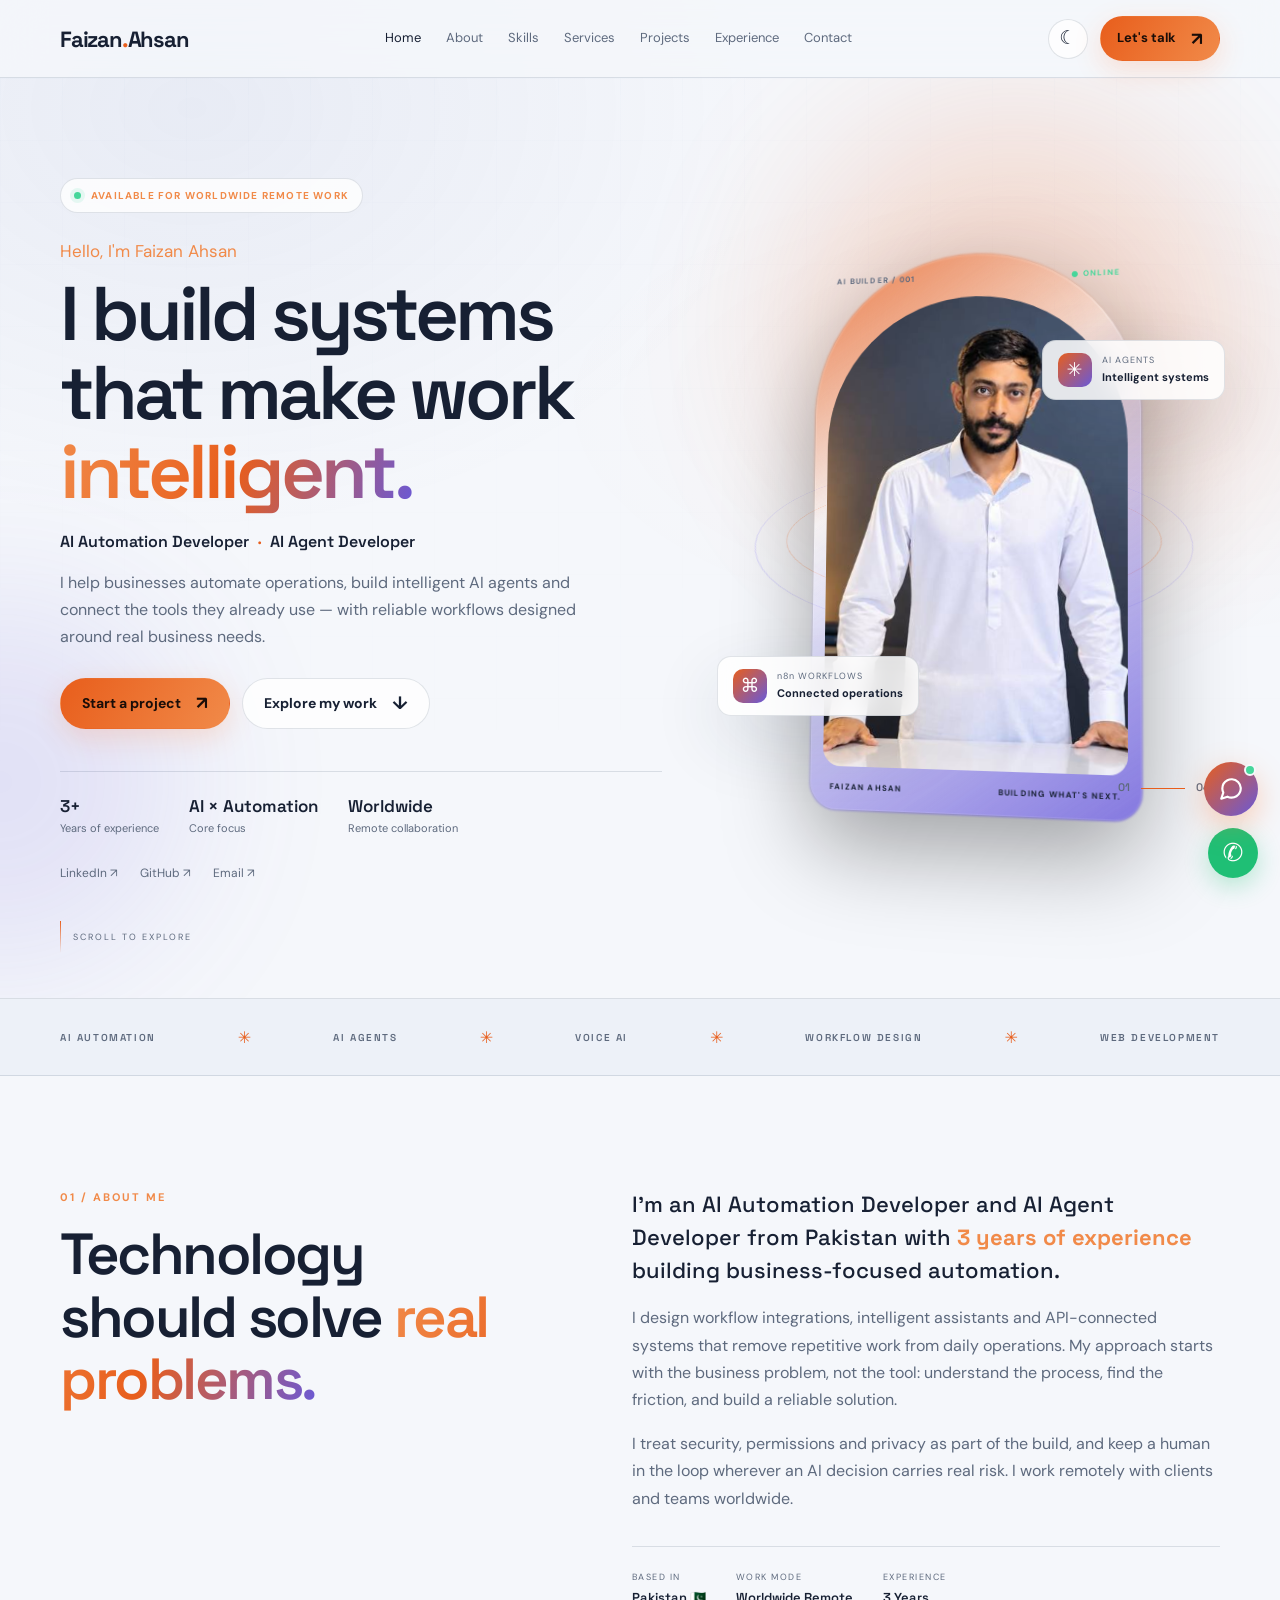
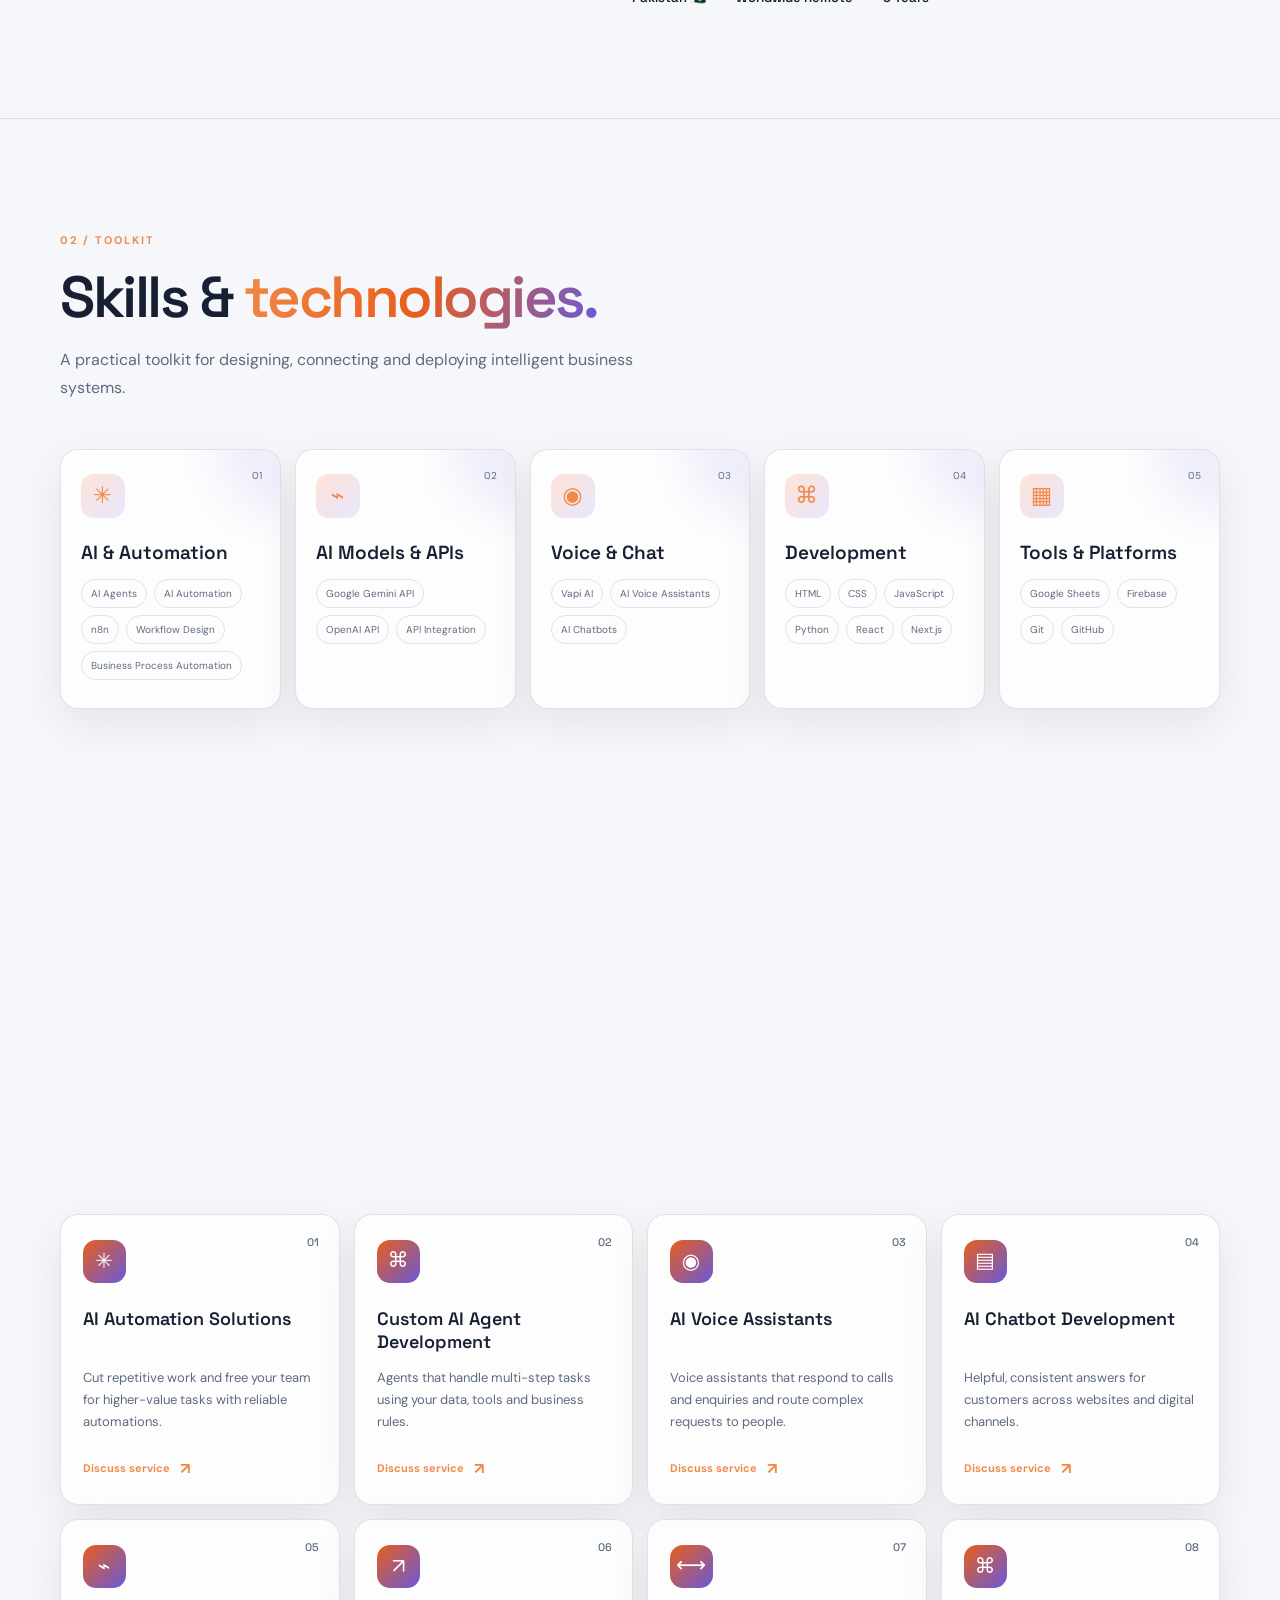
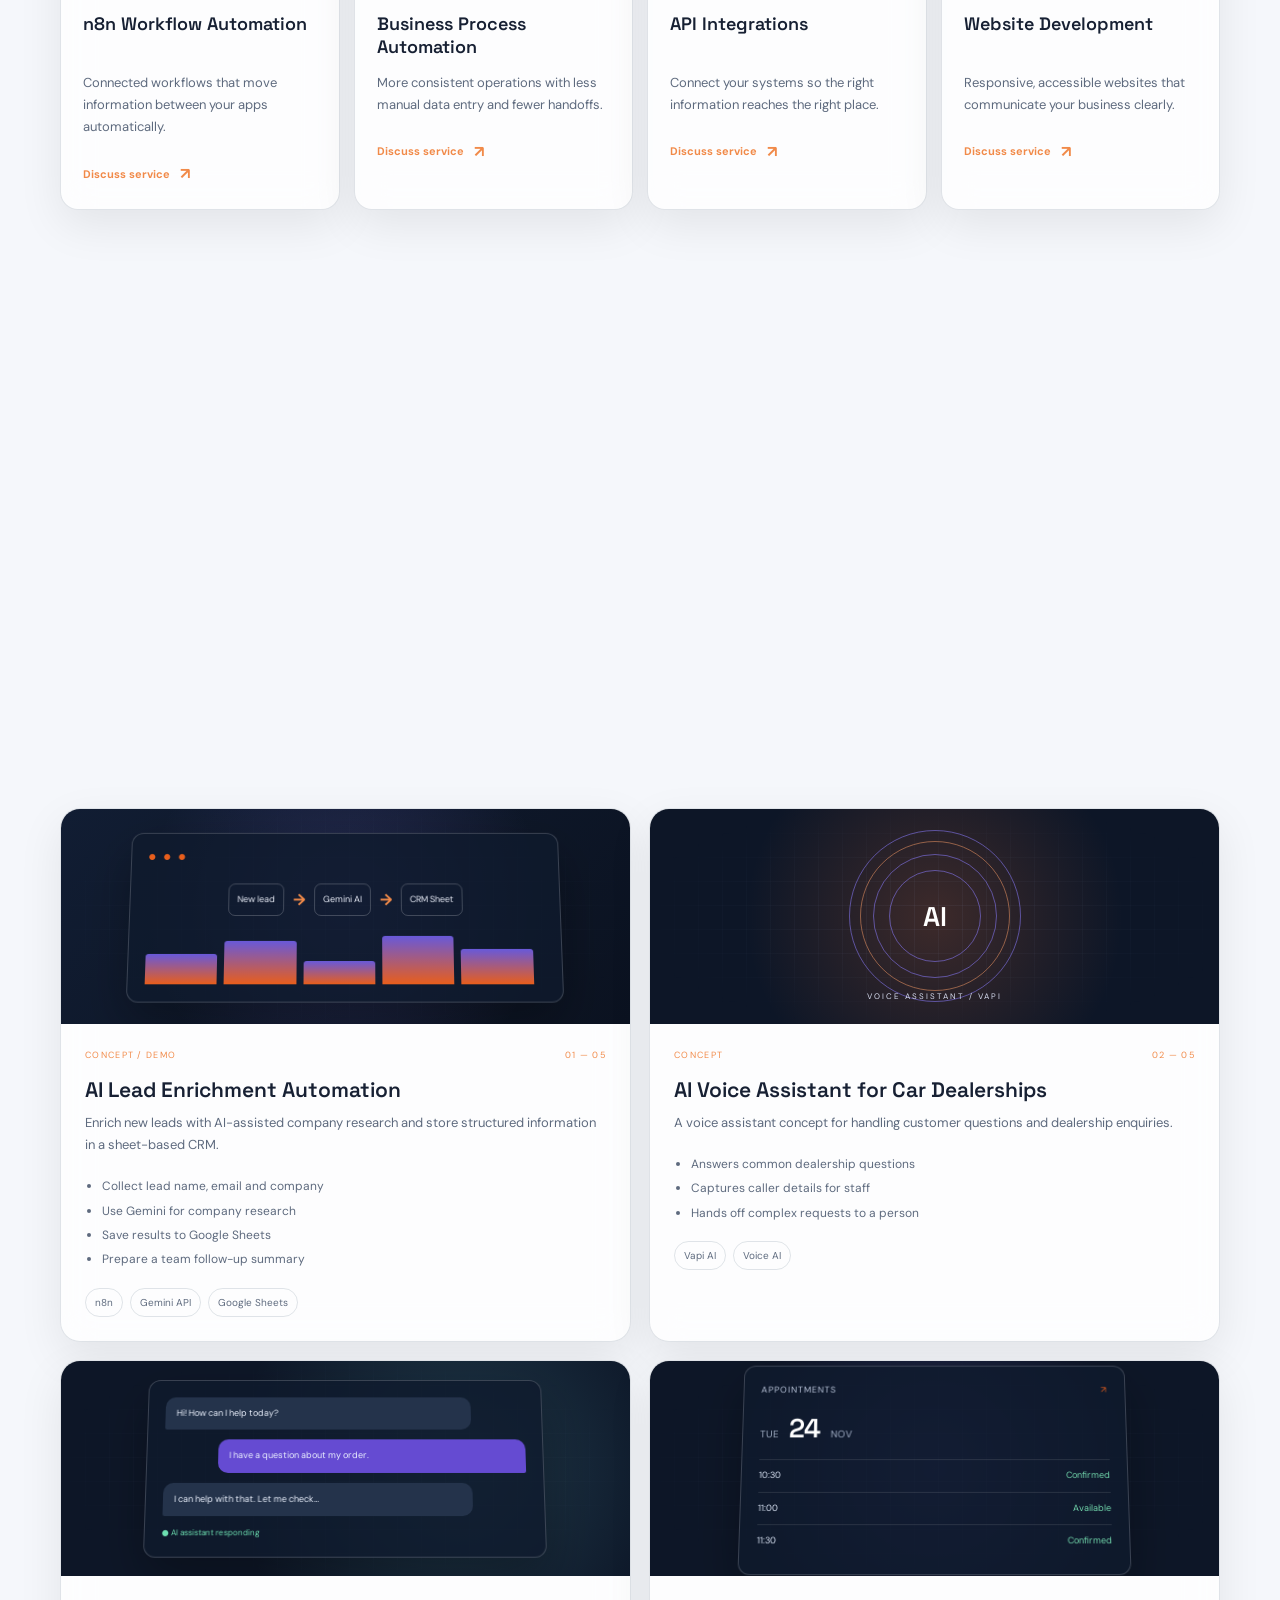
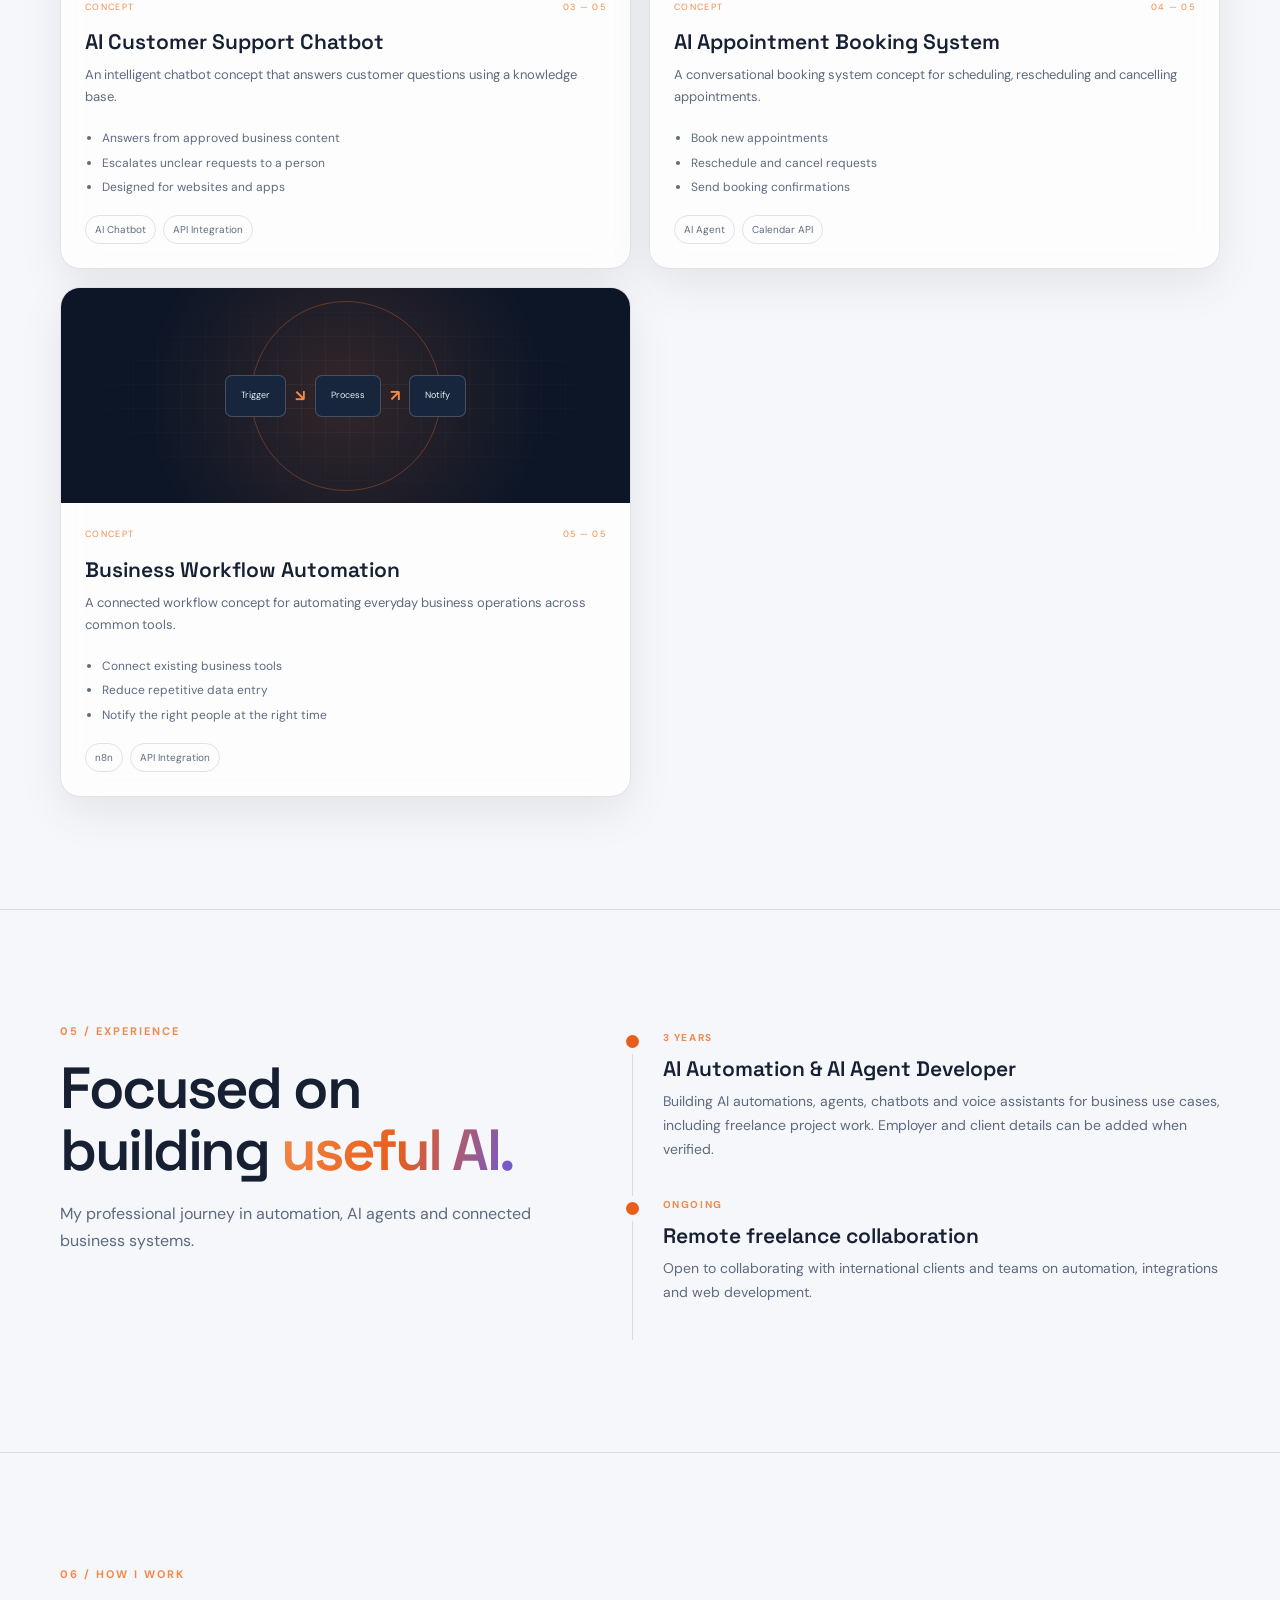
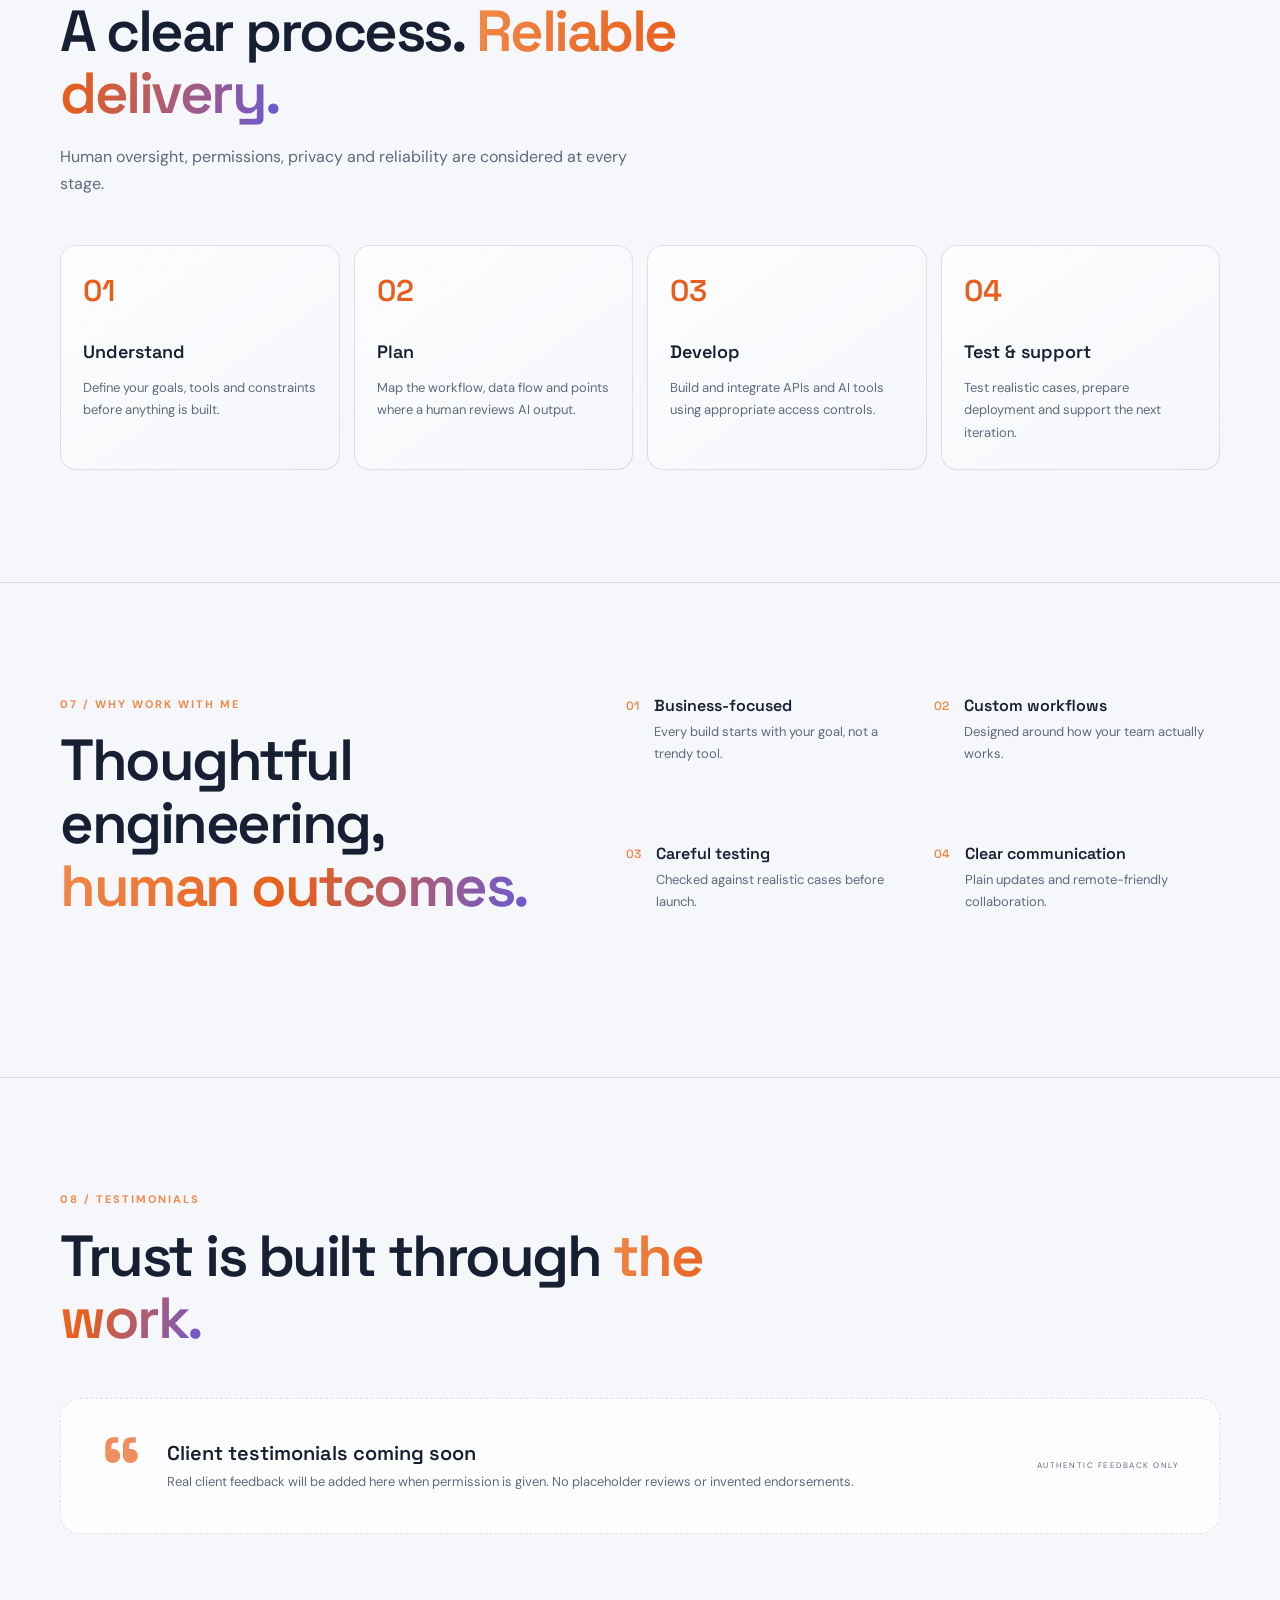
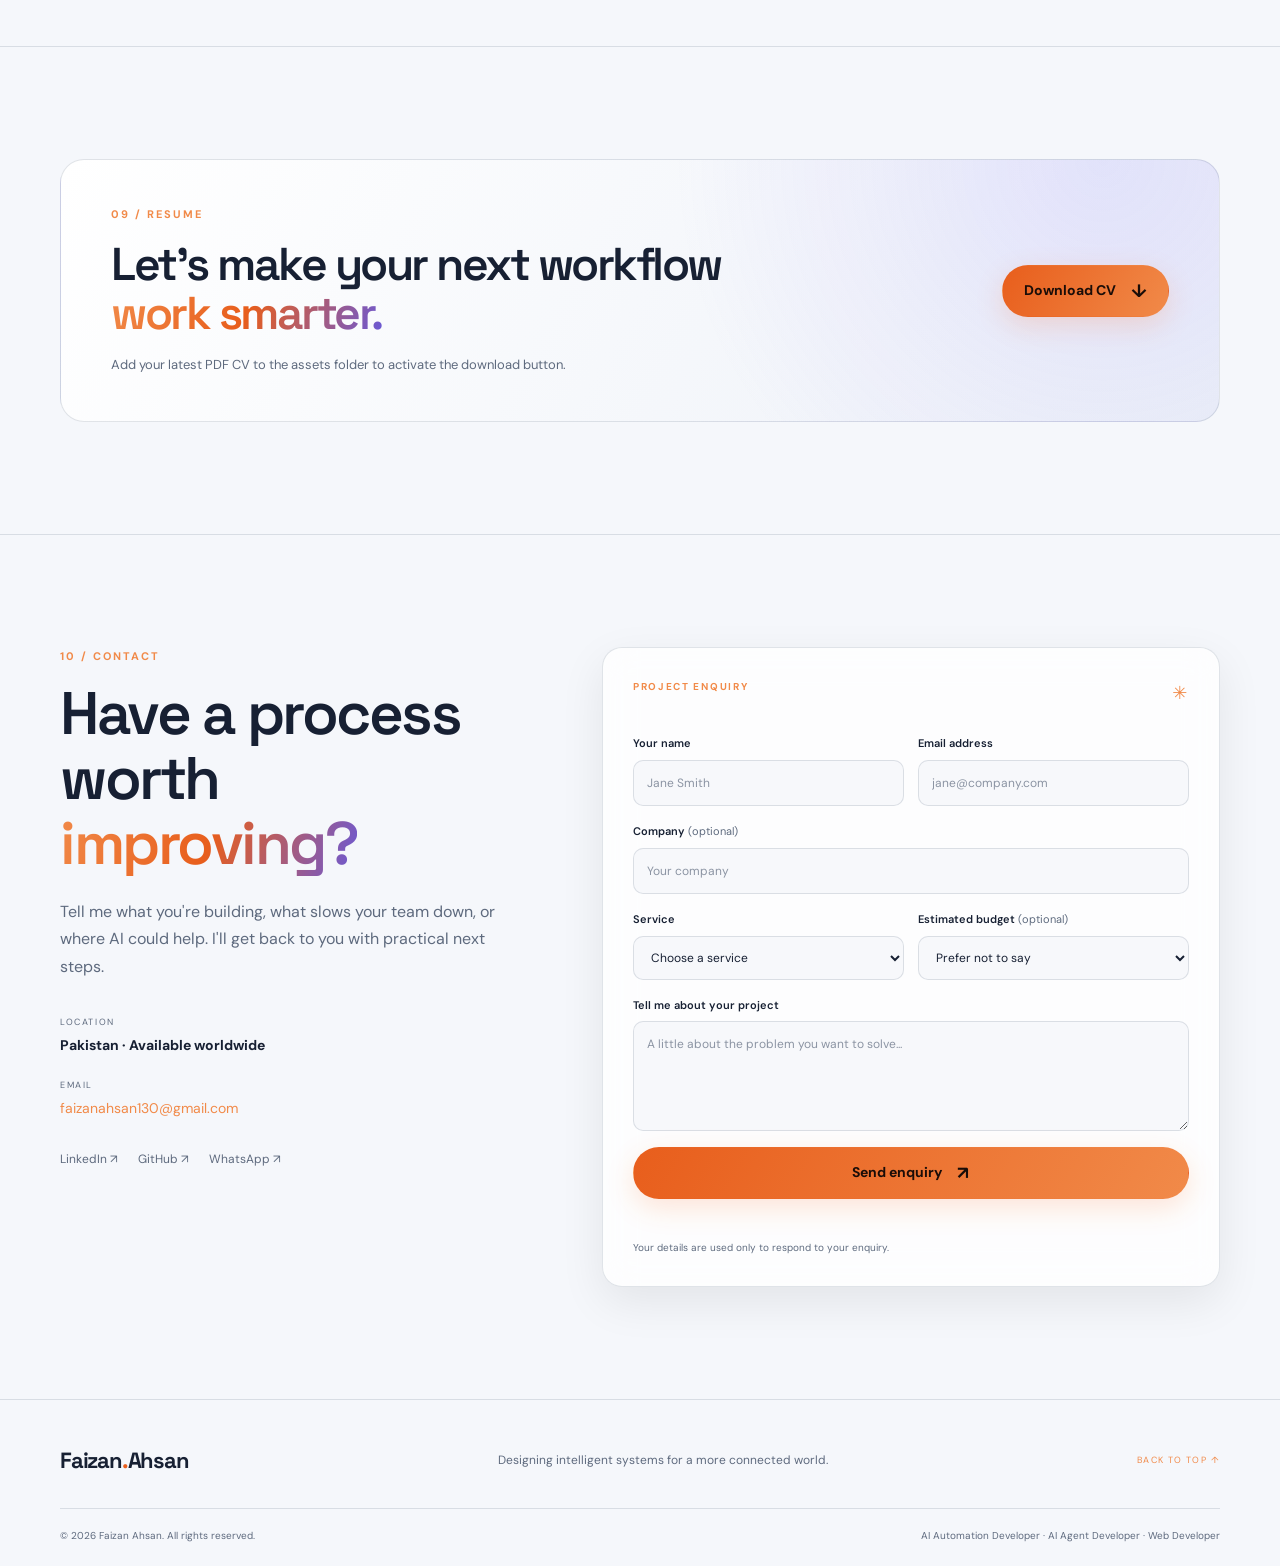
==== commit 27ca80b5: "Add portfolio chatbot widget + real contact links" ====
--- a/index.html
+++ b/index.html
@@ -227,5 +227,6 @@
   <a class="whatsapp-float" data-social="whatsapp" href="#" target="_blank" rel="noopener" aria-label="Contact Faizan on WhatsApp">✆</a>
   <script src="config.js"></script>
   <script src="app.js"></script>
+  <script src="chat-widget.js"></script>
 </body>
 </html>
--- a/styles.css
+++ b/styles.css
@@ -24,3 +24,41 @@
 
 /* Keep the CV action unavailable until the real PDF has been supplied. */
 #cvLink.cv-missing{display:none}
+
+/* Chatbot widget */
+.chat-fab{position:fixed;z-index:60;right:22px;bottom:84px;width:54px;height:54px;border-radius:50%;border:0;display:grid;place-items:center;background:linear-gradient(135deg,var(--accent),var(--violet));color:#fff;cursor:pointer;box-shadow:0 10px 30px rgba(255,122,54,.35);transition:transform .2s}
+.chat-fab:hover{transform:translateY(-3px) scale(1.04)}
+.chat-fab svg{width:26px;height:26px}
+.chat-fab-dot{position:absolute;top:2px;right:2px;width:12px;height:12px;border-radius:50%;background:#46d69a;border:2px solid var(--bg)}
+.chat-panel{position:fixed;z-index:61;right:22px;bottom:150px;width:min(360px,calc(100vw - 32px));height:min(500px,calc(100vh - 180px));min-height:380px;display:flex;flex-direction:column;border:1px solid var(--line);border-radius:20px;background:var(--panel);backdrop-filter:blur(18px);box-shadow:var(--shadow);overflow:hidden;opacity:0;visibility:hidden;transform:translateY(12px) scale(.98);transition:opacity .25s,transform .25s,visibility .25s}
+.chat-panel.open{opacity:1;visibility:visible;transform:none}
+.chat-header{display:flex;align-items:center;gap:11px;padding:14px 16px;background:linear-gradient(120deg,rgba(255,122,54,.16),rgba(139,124,255,.16));border-bottom:1px solid var(--line)}
+.chat-avatar{width:38px;height:38px;border-radius:50%;display:grid;place-items:center;background:linear-gradient(135deg,var(--accent),var(--violet));color:#fff;font:700 15px var(--display);flex:none}
+.chat-header-text{flex:1;min-width:0}
+.chat-header-text strong{display:block;font:600 14px var(--display)}
+.chat-header-text span{font-size:11px;color:var(--muted)}
+.chat-status-dot{display:inline-block;width:7px;height:7px;border-radius:50%;background:#46d69a;margin-right:4px}
+.chat-close{width:32px;height:32px;border-radius:50%;border:1px solid var(--line);background:transparent;color:var(--text);cursor:pointer;font-size:15px;line-height:1;flex:none}
+.chat-messages{flex:1;overflow-y:auto;padding:16px;display:flex;flex-direction:column;gap:10px}
+.chat-msg{max-width:85%;padding:10px 13px;border-radius:14px;font-size:13px;line-height:1.55;white-space:pre-wrap;word-break:break-word}
+.chat-msg.bot{align-self:flex-start;background:var(--panel-solid);border:1px solid var(--line);border-bottom-left-radius:4px}
+.chat-msg.user{align-self:flex-end;background:linear-gradient(120deg,var(--accent),var(--accent2));color:#1a0d08;border-bottom-right-radius:4px}
+.chat-msg a{color:var(--accent2);text-decoration:underline}
+.chat-msg.user a{color:#1a0d08}
+.chat-typing{display:inline-flex;gap:4px;padding:12px 14px}
+.chat-typing i{width:6px;height:6px;border-radius:50%;background:var(--muted);animation:chatblink 1s infinite}
+.chat-typing i:nth-child(2){animation-delay:.2s}
+.chat-typing i:nth-child(3){animation-delay:.4s}
+@keyframes chatblink{50%{opacity:.3}}
+.chat-chips{display:flex;gap:7px;flex-wrap:wrap;padding:0 16px 10px}
+.chat-chip{padding:7px 11px;border:1px solid var(--line);border-radius:30px;background:transparent;color:var(--muted);font-size:11px;cursor:pointer;transition:.2s}
+.chat-chip:hover{background:var(--accent);border-color:var(--accent);color:#1c0d06}
+.chat-input-row{display:flex;gap:9px;padding:12px 14px;border-top:1px solid var(--line)}
+.chat-input{flex:1;min-width:0;border:1px solid var(--line);border-radius:999px;padding:10px 14px;background:color-mix(in srgb,var(--bg) 80%,transparent);color:var(--text);font-size:13px;outline:none}
+.chat-input:focus{border-color:var(--accent)}
+.chat-send{width:42px;height:42px;border-radius:50%;border:0;background:linear-gradient(120deg,var(--accent),var(--accent2));color:#1a0d08;font-size:17px;cursor:pointer;flex:none}
+.chat-handoff{display:flex;gap:8px;padding:0 14px 13px}
+.chat-handoff a{flex:1;text-align:center;padding:8px 6px;border:1px solid var(--line);border-radius:10px;font-size:11px;font-weight:700;color:var(--muted)}
+.chat-handoff a:hover{color:var(--accent2);border-color:var(--accent)}
+@media(max-width:560px){.chat-fab{right:15px;bottom:73px;width:50px;height:50px}.chat-panel{right:16px;left:16px;width:auto;bottom:133px;height:min(520px,68vh)}}
+@media(prefers-reduced-motion:reduce){.chat-panel,.chat-fab{transition:none}.chat-typing i{animation:none}}
